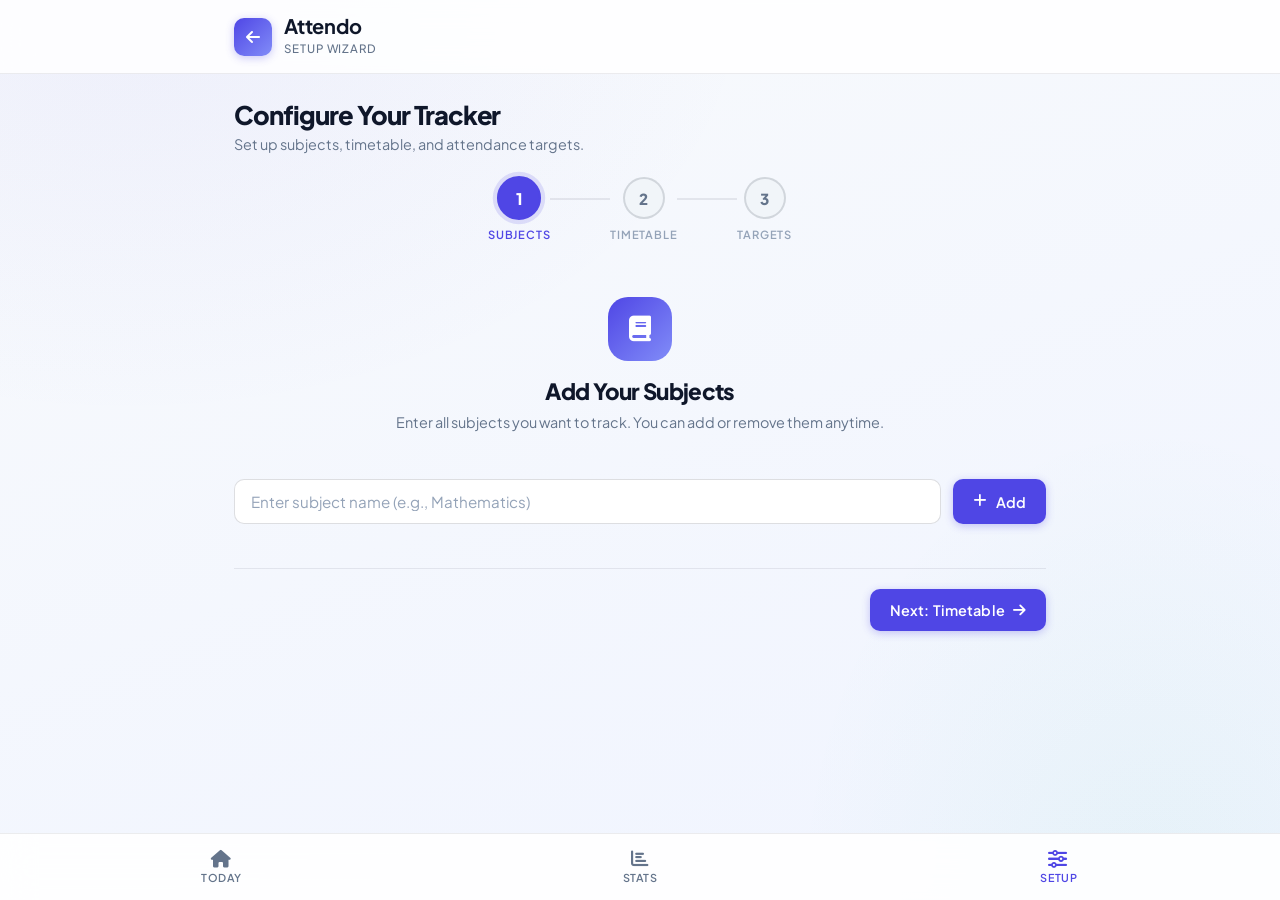
==== setup.html @ 58cc7924 "v2" ====
<!DOCTYPE html>
<html lang="en">
<head>
  <meta charset="UTF-8">
  <meta name="viewport" content="width=device-width, initial-scale=1.0, viewport-fit=cover">
  <title>Attendo • Setup</title>
  <link rel="stylesheet" href="https://cdnjs.cloudflare.com/ajax/libs/font-awesome/6.4.0/css/all.min.css">
  <link rel="stylesheet" href="css/theme.css">
  <style>
    /* ─── SETUP SPECIFIC ─── */

    /* Stepper */
    .stepper {
      display: flex;
      align-items: center;
      justify-content: center;
      gap: 0;
      margin-bottom: var(--space-8);
    }
    .step-node {
      display: flex;
      flex-direction: column;
      align-items: center;
      gap: var(--space-2);
    }
    .step-circle {
      width: 42px; height: 42px;
      border-radius: 50%;
      background: var(--surface-2);
      border: 2px solid var(--border-md);
      display: flex;
      align-items: center;
      justify-content: center;
      font-family: var(--font-display);
      font-weight: 800;
      font-size: 0.95rem;
      color: var(--slate);
      transition: all var(--t-base) var(--ease);
    }
    .step-node.active .step-circle {
      background: var(--brand);
      border-color: var(--brand);
      color: white;
      box-shadow: 0 0 0 4px rgba(79,70,229,0.15);
      transform: scale(1.05);
    }
    .step-node.done .step-circle {
      background: var(--emerald);
      border-color: var(--emerald);
      color: white;
    }
    .step-lbl {
      font-size: 0.7rem;
      font-weight: 600;
      color: var(--mist);
      text-transform: uppercase;
      letter-spacing: 0.07em;
    }
    .step-node.active .step-lbl { color: var(--brand); }
    .step-node.done .step-lbl  { color: var(--emerald-d); }
    .step-line {
      width: 60px; height: 2px;
      background: var(--border);
      margin-bottom: 20px;
    }
    .step-line.done { background: var(--emerald); }

    /* Step card */
    .step-block {
      display: none;
      animation: fade-up 0.35s var(--ease) both;
    }
    .step-block.active { display: block; }

    .step-intro {
      text-align: center;
      padding: var(--space-6) var(--space-4);
      margin-bottom: var(--space-6);
    }
    .step-intro-icon {
      width: 64px; height: 64px;
      border-radius: var(--r-xl);
      display: flex;
      align-items: center;
      justify-content: center;
      margin: 0 auto var(--space-4);
      font-size: 1.6rem;
      color: white;
    }
    .icon-brand   { background: linear-gradient(135deg, var(--brand), var(--brand-l)); }
    .icon-emerald { background: linear-gradient(135deg, var(--emerald-d), var(--emerald-l)); }
    .icon-amber   { background: linear-gradient(135deg, var(--amber-d), var(--amber)); }
    .step-intro h2 {
      font-family: var(--font-display);
      font-size: 1.4rem;
      font-weight: 800;
      color: var(--ink);
      letter-spacing: -0.03em;
      margin-bottom: var(--space-2);
    }
    .step-intro p { color: var(--slate); font-size: 0.9rem; }

    /* Subject input */
    .subject-input-row {
      display: flex;
      gap: var(--space-3);
      margin-bottom: var(--space-5);
    }
    .subject-input {
      flex: 1;
      padding: var(--space-3) var(--space-4);
      border: 1px solid var(--border-md);
      border-radius: var(--r-md);
      font-family: var(--font-body);
      font-size: 0.95rem;
      background: var(--surface);
      color: var(--ink);
      transition: all var(--t-fast);
    }
    .subject-input:focus {
      outline: none;
      border-color: var(--brand);
      box-shadow: 0 0 0 3px rgba(79,70,229,0.1);
    }
    .subject-input::placeholder { color: var(--mist); }

    /* Subjects grid */
    .subjects-grid {
      display: grid;
      grid-template-columns: repeat(auto-fill, minmax(240px, 1fr));
      gap: var(--space-3);
      margin-bottom: var(--space-4);
    }

    .subj-item {
      background: var(--surface);
      border: 1px solid var(--border);
      border-radius: var(--r-lg);
      padding: var(--space-4);
      display: flex;
      align-items: center;
      gap: var(--space-3);
      box-shadow: var(--shadow-xs);
      transition: all var(--t-base) var(--ease);
    }
    .subj-item:hover { box-shadow: var(--shadow-sm); transform: translateY(-1px); }

    .subj-color {
      width: 36px; height: 36px;
      border-radius: var(--r-md);
      flex-shrink: 0;
    }
    .subj-item-info { flex: 1; min-width: 0; }
    .subj-item-name { font-weight: 600; color: var(--ink); font-size: 0.95rem; white-space: nowrap; overflow: hidden; text-overflow: ellipsis; }
    .subj-item-meta { font-size: 0.78rem; color: var(--slate); margin-top: 2px; }

    .subj-item-actions { display: flex; gap: var(--space-2); flex-shrink: 0; }
    .subj-action-btn {
      width: 30px; height: 30px;
      border-radius: var(--r-sm);
      border: none;
      background: var(--surface-2);
      color: var(--slate);
      font-size: 0.75rem;
      display: flex;
      align-items: center;
      justify-content: center;
      cursor: pointer;
      transition: all var(--t-fast);
    }
    .subj-action-btn:hover { background: var(--rose); color: white; }
    .subj-action-btn.edit:hover { background: var(--brand); color: white; }

    .empty-subjects {
      grid-column: 1/-1;
      text-align: center;
      padding: var(--space-10);
      color: var(--mist);
      font-size: 0.9rem;
    }
    .empty-subjects i { font-size: 2rem; display: block; margin-bottom: var(--space-3); color: var(--cloud); }

    /* Timetable */
    .timetable-grid {
      display: grid;
      grid-template-columns: repeat(7, 1fr);
      gap: var(--space-2);
      margin-bottom: var(--space-6);
    }
    .day-col {
      background: var(--surface);
      border: 1.5px dashed var(--border-md);
      border-radius: var(--r-lg);
      padding: var(--space-3) var(--space-2);
      min-height: 110px;
      transition: all var(--t-fast);
    }
    .day-col.drag-over {
      border-color: var(--brand);
      border-style: solid;
      background: rgba(79,70,229,0.04);
    }
    .day-col-head {
      text-align: center;
      font-size: 0.68rem;
      font-weight: 700;
      text-transform: uppercase;
      letter-spacing: 0.07em;
      color: var(--slate);
      padding-bottom: var(--space-2);
      margin-bottom: var(--space-2);
      border-bottom: 1px solid var(--border);
    }
    .day-col-subjects {
      display: flex;
      flex-direction: column;
      gap: var(--space-1);
      min-height: 60px;
    }
    .day-subject-chip {
      border-radius: var(--r-sm);
      padding: 4px 3px;
      font-size: 0.6rem;
      font-weight: 600;
      text-align: center;
      color: white;
      cursor: move;
      position: relative;
      line-height: 1.3;
      word-break: break-word;
      transition: all var(--t-fast);
    }
    .day-subject-chip:hover { filter: brightness(1.1); }
    .chip-remove {
      position: absolute;
      top: -5px; right: -5px;
      width: 16px; height: 16px;
      border-radius: 50%;
      background: var(--rose);
      color: white;
      border: none;
      font-size: 8px;
      display: flex;
      align-items: center;
      justify-content: center;
      cursor: pointer;
      opacity: 0;
      transition: opacity var(--t-fast);
    }
    .day-subject-chip:hover .chip-remove { opacity: 1; }

    /* On mobile, always show remove button */
    @media (hover: none) {
      .chip-remove { opacity: 1; }
    }

    .empty-col-hint {
      font-size: 0.6rem;
      color: var(--cloud);
      text-align: center;
      padding-top: var(--space-2);
    }

    /* Drag items */
    .drag-pool-label {
      font-size: 0.78rem;
      font-weight: 700;
      color: var(--slate);
      text-transform: uppercase;
      letter-spacing: 0.07em;
      margin-bottom: var(--space-3);
    }
    .drag-pool {
      display: flex;
      flex-wrap: wrap;
      gap: var(--space-2);
    }
    .drag-pill {
      display: flex;
      align-items: center;
      gap: var(--space-2);
      padding: var(--space-2) var(--space-3);
      background: var(--surface);
      border: 1px solid var(--border-md);
      border-radius: var(--r-full);
      font-size: 0.85rem;
      font-weight: 600;
      color: var(--ink-light);
      cursor: grab;
      user-select: none;
      transition: all var(--t-fast);
      box-shadow: var(--shadow-xs);
    }
    .drag-pill:hover { border-color: var(--brand); color: var(--brand); }
    .drag-pill.dragging { opacity: 0.4; }
    .drag-pill-dot {
      width: 10px; height: 10px;
      border-radius: 50%;
      flex-shrink: 0;
    }

    /* Targets */
    .target-row {
      background: var(--surface);
      border: 1px solid var(--border);
      border-radius: var(--r-lg);
      padding: var(--space-5);
      margin-bottom: var(--space-3);
      box-shadow: var(--shadow-xs);
    }
    .target-row-head {
      display: flex;
      justify-content: space-between;
      align-items: center;
      margin-bottom: var(--space-4);
    }
    .target-subj-name {
      font-weight: 700;
      color: var(--ink);
      font-size: 0.95rem;
    }
    .target-val-display {
      font-family: var(--font-display);
      font-size: 1.3rem;
      font-weight: 800;
      color: var(--brand);
    }
    .target-slider {
      width: 100%;
      -webkit-appearance: none;
      appearance: none;
      height: 6px;
      background: var(--surface-3);
      border-radius: var(--r-full);
      outline: none;
      cursor: pointer;
    }
    .target-slider::-webkit-slider-thumb {
      -webkit-appearance: none;
      width: 22px; height: 22px;
      border-radius: 50%;
      background: var(--brand);
      cursor: pointer;
      border: 3px solid white;
      box-shadow: 0 2px 8px rgba(79,70,229,0.35);
    }
    .target-slider::-moz-range-thumb {
      width: 22px; height: 22px;
      border-radius: 50%;
      background: var(--brand);
      cursor: pointer;
      border: 3px solid white;
      box-shadow: 0 2px 8px rgba(79,70,229,0.35);
    }
    .target-hint {
      font-size: 0.75rem;
      color: var(--mist);
      margin-top: var(--space-2);
    }

    /* Step footer */
    .step-footer {
      display: flex;
      justify-content: space-between;
      align-items: center;
      padding-top: var(--space-5);
      border-top: 1px solid var(--border);
      margin-top: var(--space-6);
    }

    /* Completion card */
    .completion-card {
      text-align: center;
      padding: var(--space-10) var(--space-6);
      background: var(--surface);
      border: 1px solid var(--border);
      border-radius: var(--r-xl);
      box-shadow: var(--shadow-sm);
    }
    .completion-icon {
      width: 80px; height: 80px;
      border-radius: var(--r-xl);
      background: linear-gradient(135deg, var(--emerald-d), var(--emerald-l));
      display: flex;
      align-items: center;
      justify-content: center;
      margin: 0 auto var(--space-5);
      font-size: 2rem;
      color: white;
      box-shadow: 0 8px 24px rgba(16,185,129,0.35);
    }
    .completion-card h2 {
      font-family: var(--font-display);
      font-size: 1.8rem;
      font-weight: 800;
      letter-spacing: -0.04em;
      color: var(--ink);
      margin-bottom: var(--space-2);
    }
    .completion-card p { color: var(--slate); margin-bottom: var(--space-6); }

    /* Page title */
    .page-title-area {
      margin-bottom: var(--space-6);
    }
    .page-title-area h1 {
      font-family: var(--font-display);
      font-size: 1.6rem;
      font-weight: 800;
      letter-spacing: -0.04em;
      color: var(--ink);
      margin-bottom: 4px;
    }
    .page-title-area p { color: var(--slate); font-size: 0.9rem; }

    @media (max-width: 600px) {
      .subject-input-row { flex-direction: column; }
      .subjects-grid { grid-template-columns: 1fr; }
      .stepper { gap: 0; }
      .step-line { width: 36px; }
      .step-circle { width: 36px; height: 36px; font-size: 0.85rem; }
      .timetable-grid { gap: var(--space-1); }
      .day-col { padding: var(--space-2) var(--space-1); min-height: 80px; }
      .day-col-head { font-size: 0.55rem; }
      .day-subject-chip { font-size: 0.52rem; }
      .drag-pool { flex-wrap: nowrap; overflow-x: auto; padding-bottom: var(--space-2); }
      .drag-pill { flex-shrink: 0; }
      .step-footer { flex-direction: column; gap: var(--space-3); }
      .step-footer .btn { width: 100%; justify-content: center; }
    }
  </style>
</head>
<body>

  <!-- Header -->
  <header class="app-header">
    <div class="header-inner">
      <div class="header-brand">
        <a href="index.html" class="brand-logo" style="text-decoration:none">
          <i class="fas fa-arrow-left"></i>
        </a>
        <div class="brand-text">
          <h1>Attendo</h1>
          <span>Setup Wizard</span>
        </div>
      </div>
    </div>
  </header>

  <!-- Main -->
  <main class="page-wrap">

    <div class="page-title-area animate-up">
      <h1>Configure Your Tracker</h1>
      <p>Set up subjects, timetable, and attendance targets.</p>
    </div>

    <!-- Stepper -->
    <div class="stepper animate-up animate-up-d1">
      <div class="step-node active" id="stepNode1">
        <div class="step-circle">1</div>
        <span class="step-lbl">Subjects</span>
      </div>
      <div class="step-line" id="stepLine1"></div>
      <div class="step-node" id="stepNode2">
        <div class="step-circle">2</div>
        <span class="step-lbl">Timetable</span>
      </div>
      <div class="step-line" id="stepLine2"></div>
      <div class="step-node" id="stepNode3">
        <div class="step-circle">3</div>
        <span class="step-lbl">Targets</span>
      </div>
    </div>

    <!-- Step 1: Subjects -->
    <div class="step-block active" id="step1">
      <div class="step-intro">
        <div class="step-intro-icon icon-brand"><i class="fas fa-book"></i></div>
        <h2>Add Your Subjects</h2>
        <p>Enter all subjects you want to track. You can add or remove them anytime.</p>
      </div>

      <div class="subject-input-row">
        <input type="text" class="subject-input" id="subjectName" placeholder="Enter subject name (e.g., Mathematics)" autocomplete="off">
        <button class="btn btn-primary" id="addSubjectBtn"><i class="fas fa-plus"></i> Add</button>
      </div>

      <div class="subjects-grid" id="subjectsGrid"></div>

      <div class="step-footer">
        <div></div>
        <button class="btn btn-primary" data-next="2">
          Next: Timetable <i class="fas fa-arrow-right"></i>
        </button>
      </div>
    </div>

    <!-- Step 2: Timetable -->
    <div class="step-block" id="step2">
      <div class="step-intro">
        <div class="step-intro-icon icon-emerald"><i class="fas fa-calendar-week"></i></div>
        <h2>Build Your Timetable</h2>
        <p>Tap/click a subject below, then tap the day to add it. Or drag and drop on desktop.</p>
      </div>

      <div class="timetable-grid" id="timetableGrid"></div>

      <div class="drag-pool-label"><i class="fas fa-hand-pointer"></i> Tap subject, then tap a day to assign</div>
      <div class="drag-pool" id="dragPool"></div>

      <div class="step-footer">
        <button class="btn btn-ghost" data-prev="1"><i class="fas fa-arrow-left"></i> Back</button>
        <button class="btn btn-primary" data-next="3">Next: Targets <i class="fas fa-arrow-right"></i></button>
      </div>
    </div>

    <!-- Step 3: Targets -->
    <div class="step-block" id="step3">
      <div class="step-intro">
        <div class="step-intro-icon icon-amber"><i class="fas fa-bullseye"></i></div>
        <h2>Set Attendance Targets</h2>
        <p>Set the minimum attendance % required for each subject.</p>
      </div>

      <div id="targetsList"></div>

      <div id="completionCard" class="completion-card hidden">
        <div class="completion-icon"><i class="fas fa-check"></i></div>
        <h2>You're all set! 🎉</h2>
        <p>Your attendance tracker is configured and ready to use.</p>
        <a href="index.html" class="btn btn-emerald btn-lg">
          <i class="fas fa-rocket"></i> Go to Dashboard
        </a>
      </div>

      <div class="step-footer" id="step3Footer">
        <button class="btn btn-ghost" data-prev="2"><i class="fas fa-arrow-left"></i> Back</button>
        <button class="btn btn-emerald" id="saveSetupBtn">
          <i class="fas fa-check"></i> Save & Finish
        </button>
      </div>
    </div>

  </main>

  <!-- Bottom Nav -->
  <nav class="bottom-nav">
    <a href="index.html" class="nav-item">
      <i class="fas fa-home"></i><span>Today</span>
    </a>
    <a href="stats.html" class="nav-item">
      <i class="fas fa-chart-bar"></i><span>Stats</span>
    </a>
    <a href="setup.html" class="nav-item active">
      <i class="fas fa-sliders"></i><span>Setup</span>
    </a>
  </nav>

  <div class="toast-container" id="toastContainer"></div>

  <script src="js/utils.js"></script>
  <script src="js/storage.js"></script>
  <script src="js/setup.js"></script>
</body>
</html>
---- css/theme.css ----
/* ============================================================
   ATTENDO — Design System
   Aesthetic: Dark academic navy + warm cream + emerald accents
   Font: Syne (display) + DM Sans (body)
   ============================================================ */

@import url('https://fonts.googleapis.com/css2?family=Plus+Jakarta+Sans:wght@400;500;600;700;800&display=swap');

:root {
  /* Core palette */
  --ink:        #0f172a;
  --ink-mid:    #1e293b;
  --ink-light:  #334155;
  --slate:      #64748b;
  --mist:       #94a3b8;
  --cloud:      #e2e8f0;
  --snow:       #f8fafc;
  --white:      #ffffff;

  /* Accent */
  --emerald:    #10b981;
  --emerald-d:  #059669;
  --emerald-l:  #34d399;
  --amber:      #f59e0b;
  --amber-d:    #d97706;
  --rose:       #f43f5e;
  --rose-d:     #e11d48;
  --sky:        #0ea5e9;

  /* Brand */
  --brand:      #4f46e5;
  --brand-d:    #3730a3;
  --brand-l:    #818cf8;
  --brand-glow: rgba(79,70,229,0.18);

  /* Surface */
  --surface:    #ffffff;
  --surface-2:  #f1f5f9;
  --surface-3:  #e8edf4;
  --border:     rgba(15,23,42,0.08);
  --border-md:  rgba(15,23,42,0.14);

  /* Shadows */
  --shadow-xs:  0 1px 2px rgba(15,23,42,0.06);
  --shadow-sm:  0 2px 8px rgba(15,23,42,0.08), 0 1px 2px rgba(15,23,42,0.04);
  --shadow-md:  0 4px 16px rgba(15,23,42,0.10), 0 2px 4px rgba(15,23,42,0.06);
  --shadow-lg:  0 12px 32px rgba(15,23,42,0.12), 0 4px 8px rgba(15,23,42,0.08);
  --shadow-xl:  0 24px 48px rgba(15,23,42,0.16), 0 8px 16px rgba(15,23,42,0.10);

  /* Glass */
  --glass:       rgba(255,255,255,0.72);
  --glass-dark:  rgba(15,23,42,0.6);
  --glass-blur:  blur(16px);

  /* Typography */
  --font-display: 'Plus Jakarta Sans', sans-serif;
  --font-body:    'Plus Jakarta Sans', sans-serif;

  /* Spacing */
  --space-1: 0.25rem;
  --space-2: 0.5rem;
  --space-3: 0.75rem;
  --space-4: 1rem;
  --space-5: 1.25rem;
  --space-6: 1.5rem;
  --space-8: 2rem;
  --space-10: 2.5rem;
  --space-12: 3rem;
  --space-16: 4rem;

  /* Radii */
  --r-sm:  6px;
  --r-md:  10px;
  --r-lg:  14px;
  --r-xl:  20px;
  --r-2xl: 28px;
  --r-full: 9999px;

  /* Transitions */
  --ease: cubic-bezier(0.16, 1, 0.3, 1);
  --ease-out: cubic-bezier(0, 0, 0.2, 1);
  --t-fast: 150ms;
  --t-base: 250ms;
  --t-slow: 400ms;

  /* Nav height */
  --nav-h: 68px;
}

/* ---- RESET ---- */
*, *::before, *::after { box-sizing: border-box; margin: 0; padding: 0; }
html { font-size: 16px; -webkit-text-size-adjust: 100%; }
body {
  font-family: var(--font-body);
  background: var(--snow);
  color: var(--ink);
  min-height: 100vh;
  overflow-x: hidden;
  -webkit-font-smoothing: antialiased;
}
a { text-decoration: none; color: inherit; }
button { font-family: inherit; cursor: pointer; }
input, select, textarea { font-family: inherit; }
img { max-width: 100%; }

/* ---- SCROLLBAR ---- */
::-webkit-scrollbar { width: 6px; height: 6px; }
::-webkit-scrollbar-track { background: transparent; }
::-webkit-scrollbar-thumb { background: var(--cloud); border-radius: var(--r-full); }
::-webkit-scrollbar-thumb:hover { background: var(--mist); }

/* ---- UTILITY ---- */
.hidden { display: none !important; }

/* ---- BACKGROUND CANVAS ---- */
body::before {
  content: '';
  position: fixed;
  inset: 0;
  z-index: -2;
  background:
    radial-gradient(ellipse 900px 600px at 10% 0%, rgba(79,70,229,0.06) 0%, transparent 70%),
    radial-gradient(ellipse 600px 800px at 90% 100%, rgba(16,185,129,0.05) 0%, transparent 60%),
    linear-gradient(160deg, #f8fafc 0%, #f0f4ff 100%);
}

/* ---- CARD ---- */
.card {
  background: var(--surface);
  border: 1px solid var(--border);
  border-radius: var(--r-xl);
  box-shadow: var(--shadow-sm);
  position: relative;
  overflow: hidden;
}

.card-elevated {
  box-shadow: var(--shadow-md);
}

/* Top accent bar */
.card-accent::after {
  content: '';
  position: absolute;
  top: 0; left: 0; right: 0;
  height: 3px;
  background: linear-gradient(90deg, var(--brand), var(--emerald));
  border-radius: var(--r-xl) var(--r-xl) 0 0;
}

/* ---- BUTTONS ---- */
.btn {
  display: inline-flex;
  align-items: center;
  justify-content: center;
  gap: var(--space-2);
  padding: var(--space-3) var(--space-5);
  border-radius: var(--r-md);
  font-family: var(--font-body);
  font-size: 0.9rem;
  font-weight: 600;
  border: none;
  transition: all var(--t-base) var(--ease);
  white-space: nowrap;
  letter-spacing: 0.01em;
}

.btn-primary {
  background: var(--brand);
  color: white;
  box-shadow: 0 2px 8px rgba(79,70,229,0.3);
}
.btn-primary:hover { background: var(--brand-d); transform: translateY(-1px); box-shadow: 0 4px 14px rgba(79,70,229,0.35); }

.btn-emerald {
  background: var(--emerald);
  color: white;
  box-shadow: 0 2px 8px rgba(16,185,129,0.3);
}
.btn-emerald:hover { background: var(--emerald-d); transform: translateY(-1px); }

.btn-ghost {
  background: transparent;
  color: var(--ink-light);
  border: 1px solid var(--border-md);
}
.btn-ghost:hover { background: var(--surface-2); color: var(--ink); }

.btn-danger {
  background: rgba(244,63,94,0.1);
  color: var(--rose);
  border: 1px solid rgba(244,63,94,0.2);
}
.btn-danger:hover { background: var(--rose); color: white; }

.btn-sm {
  padding: var(--space-2) var(--space-3);
  font-size: 0.8rem;
  border-radius: var(--r-sm);
}

.btn-icon {
  width: 40px; height: 40px;
  padding: 0;
  border-radius: var(--r-md);
  background: var(--surface);
  border: 1px solid var(--border);
  color: var(--ink-light);
  box-shadow: var(--shadow-xs);
}
.btn-icon:hover { background: var(--surface-2); color: var(--ink); border-color: var(--border-md); }

/* ---- HEADER ---- */
.app-header {
  position: sticky;
  top: 0;
  z-index: 200;
  background: rgba(255,255,255,0.85);
  backdrop-filter: var(--glass-blur);
  -webkit-backdrop-filter: var(--glass-blur);
  border-bottom: 1px solid var(--border);
}

.header-inner {
  max-width: 860px;
  margin: 0 auto;
  padding: var(--space-4) var(--space-6);
  display: flex;
  align-items: center;
  justify-content: space-between;
  gap: var(--space-4);
}

.header-brand {
  display: flex;
  align-items: center;
  gap: var(--space-3);
}

.brand-logo {
  width: 38px; height: 38px;
  background: linear-gradient(135deg, var(--brand), var(--brand-l));
  border-radius: var(--r-md);
  display: flex;
  align-items: center;
  justify-content: center;
  color: white;
  font-size: 1rem;
  box-shadow: 0 2px 8px rgba(79,70,229,0.3);
  flex-shrink: 0;
}

.brand-text h1 {
  font-family: var(--font-display);
  font-size: 1.25rem;
  font-weight: 700;
  letter-spacing: -0.01em;
  color: var(--ink);
  line-height: 1;
}

.brand-text span {
  font-size: 0.72rem;
  font-weight: 500;
  color: var(--slate);
  letter-spacing: 0.08em;
  text-transform: uppercase;
}

.header-meta {
  display: flex;
  align-items: center;
  gap: var(--space-3);
}

.date-chip {
  background: var(--surface-2);
  border: 1px solid var(--border);
  border-radius: var(--r-full);
  padding: var(--space-2) var(--space-4);
  font-size: 0.82rem;
  font-weight: 500;
  color: var(--ink-light);
  white-space: nowrap;
}

/* ---- BOTTOM NAV ---- */
.bottom-nav {
  position: fixed;
  bottom: 0; left: 0; right: 0;
  z-index: 200;
  background: rgba(255,255,255,0.90);
  backdrop-filter: var(--glass-blur);
  -webkit-backdrop-filter: var(--glass-blur);
  border-top: 1px solid var(--border);
  padding: var(--space-2) var(--space-4) calc(var(--space-2) + env(safe-area-inset-bottom));
  display: flex;
  align-items: center;
  justify-content: space-around;
  gap: var(--space-2);
}

.nav-item {
  flex: 1;
  display: flex;
  flex-direction: column;
  align-items: center;
  gap: 3px;
  padding: var(--space-2) var(--space-1);
  border: none;
  background: transparent;
  color: var(--slate);
  border-radius: var(--r-md);
  transition: all var(--t-fast) var(--ease);
  font-size: 0.68rem;
  font-weight: 600;
  letter-spacing: 0.04em;
  text-transform: uppercase;
  text-decoration: none;
  cursor: pointer;
}

.nav-item i { font-size: 1.1rem; transition: transform var(--t-fast) var(--ease); }
.nav-item:hover { color: var(--ink); }

.nav-item.active {
  color: var(--brand);
}
.nav-item.active i { transform: scale(1.1); }

.nav-item.nav-undo {
  color: var(--rose);
  opacity: 0.5;
}
.nav-item.nav-undo:not(:disabled) { opacity: 1; }
.nav-item:disabled { opacity: 0.35; cursor: not-allowed; }

/* ---- PAGE WRAPPER ---- */
.page-wrap {
  max-width: 860px;
  margin: 0 auto;
  padding: var(--space-6) var(--space-6) calc(var(--nav-h) + var(--space-6));
}

/* ---- BADGE ---- */
.badge {
  display: inline-flex;
  align-items: center;
  gap: var(--space-1);
  padding: 2px 10px;
  border-radius: var(--r-full);
  font-size: 0.72rem;
  font-weight: 700;
  letter-spacing: 0.04em;
  text-transform: uppercase;
}
.badge-brand { background: rgba(79,70,229,0.1); color: var(--brand); }
.badge-emerald { background: rgba(16,185,129,0.12); color: var(--emerald-d); }
.badge-amber { background: rgba(245,158,11,0.12); color: var(--amber-d); }
.badge-rose { background: rgba(244,63,94,0.1); color: var(--rose); }

/* ---- PROGRESS BAR ---- */
.progress-track {
  height: 7px;
  background: var(--surface-3);
  border-radius: var(--r-full);
  overflow: hidden;
}
.progress-fill {
  height: 100%;
  border-radius: var(--r-full);
  transition: width 0.5s var(--ease);
}
.fill-emerald { background: linear-gradient(90deg, var(--emerald-d), var(--emerald-l)); }
.fill-amber   { background: linear-gradient(90deg, var(--amber-d), var(--amber)); }
.fill-rose    { background: linear-gradient(90deg, var(--rose-d), var(--rose)); }
.fill-brand   { background: linear-gradient(90deg, var(--brand-d), var(--brand-l)); }

/* ---- TOAST ---- */
.toast-container {
  position: fixed;
  bottom: calc(var(--nav-h) + var(--space-4));
  left: 50%;
  transform: translateX(-50%);
  z-index: 500;
  display: flex;
  flex-direction: column;
  gap: var(--space-2);
  width: min(400px, calc(100vw - 32px));
  pointer-events: none;
}

.toast {
  background: var(--ink);
  color: white;
  border-radius: var(--r-lg);
  padding: var(--space-3) var(--space-4);
  display: flex;
  align-items: center;
  gap: var(--space-3);
  box-shadow: var(--shadow-lg);
  pointer-events: all;
  animation: toast-in 0.3s var(--ease);
  font-size: 0.88rem;
  font-weight: 500;
}

.toast .toast-icon {
  width: 32px; height: 32px;
  border-radius: var(--r-sm);
  display: flex;
  align-items: center;
  justify-content: center;
  flex-shrink: 0;
  font-size: 0.9rem;
}

.toast.success .toast-icon { background: rgba(16,185,129,0.2); color: var(--emerald-l); }
.toast.error   .toast-icon { background: rgba(244,63,94,0.2);  color: #fb7185; }
.toast.warning .toast-icon { background: rgba(245,158,11,0.2); color: #fcd34d; }
.toast.info    .toast-icon { background: rgba(79,70,229,0.2);  color: var(--brand-l); }

.toast-body { flex: 1; }
.toast-body p { margin: 0; line-height: 1.4; }

@keyframes toast-in {
  from { opacity: 0; transform: translateY(12px) scale(0.96); }
  to   { opacity: 1; transform: translateY(0) scale(1); }
}

/* ---- SIDE MENU ---- */
.side-menu {
  position: fixed;
  top: 0; left: -320px;
  width: 300px;
  height: 100%;
  background: var(--ink);
  color: white;
  z-index: 400;
  transition: left var(--t-slow) var(--ease);
  display: flex;
  flex-direction: column;
  overflow: hidden;
}
.side-menu.open { left: 0; }

.menu-top {
  padding: var(--space-8) var(--space-6) var(--space-6);
  background: linear-gradient(160deg, #1e293b, #0f172a);
  border-bottom: 1px solid rgba(255,255,255,0.08);
  flex-shrink: 0;
}

.menu-logo {
  display: flex;
  align-items: center;
  gap: var(--space-3);
  margin-bottom: var(--space-6);
}
.menu-logo-icon {
  width: 44px; height: 44px;
  background: linear-gradient(135deg, var(--brand), var(--brand-l));
  border-radius: var(--r-lg);
  display: flex;
  align-items: center;
  justify-content: center;
  font-size: 1.2rem;
}
.menu-logo h2 {
  font-family: var(--font-display);
  font-size: 1.5rem;
  font-weight: 800;
  letter-spacing: -0.02em;
}

.menu-close {
  position: absolute;
  top: var(--space-5);
  right: var(--space-5);
  width: 34px; height: 34px;
  background: rgba(255,255,255,0.08);
  border: none;
  border-radius: var(--r-md);
  color: rgba(255,255,255,0.6);
  font-size: 0.9rem;
  display: flex;
  align-items: center;
  justify-content: center;
  transition: all var(--t-fast);
}
.menu-close:hover { background: rgba(255,255,255,0.14); color: white; }

.menu-storage {
  background: rgba(255,255,255,0.06);
  border-radius: var(--r-md);
  padding: var(--space-3) var(--space-4);
}
.menu-storage-label {
  font-size: 0.72rem;
  color: rgba(255,255,255,0.4);
  text-transform: uppercase;
  letter-spacing: 0.08em;
  margin-bottom: var(--space-2);
}
.menu-storage-bar {
  height: 5px;
  background: rgba(255,255,255,0.08);
  border-radius: var(--r-full);
  overflow: hidden;
  margin-bottom: var(--space-1);
}
.menu-storage-fill {
  height: 100%;
  background: linear-gradient(90deg, var(--brand), var(--emerald));
  border-radius: var(--r-full);
  transition: width 0.5s var(--ease);
}
.menu-storage-text {
  font-size: 0.75rem;
  color: rgba(255,255,255,0.5);
}

.menu-nav { flex: 1; padding: var(--space-4) 0; overflow-y: auto; }

.menu-link {
  display: flex;
  align-items: center;
  gap: var(--space-4);
  padding: var(--space-4) var(--space-6);
  color: rgba(255,255,255,0.65);
  font-size: 0.95rem;
  font-weight: 500;
  transition: all var(--t-fast);
  border: none;
  background: transparent;
  width: 100%;
  cursor: pointer;
  text-decoration: none;
}
.menu-link:hover { background: rgba(255,255,255,0.06); color: white; }
.menu-link.active {
  background: rgba(79,70,229,0.15);
  color: var(--brand-l);
  border-right: 3px solid var(--brand-l);
}
.menu-link i { width: 20px; text-align: center; font-size: 1rem; flex-shrink: 0; }

.menu-divider {
  height: 1px;
  background: rgba(255,255,255,0.07);
  margin: var(--space-2) var(--space-6);
}

.menu-link.danger { color: rgba(244,63,94,0.7); }
.menu-link.danger:hover { color: var(--rose); background: rgba(244,63,94,0.1); }

.menu-overlay {
  position: fixed;
  inset: 0;
  background: rgba(15,23,42,0.5);
  backdrop-filter: blur(3px);
  z-index: 399;
  opacity: 0;
  pointer-events: none;
  transition: opacity var(--t-slow) var(--ease);
}
.menu-overlay.show { opacity: 1; pointer-events: all; }

/* ---- SECTION HEADER ---- */
.section-head {
  display: flex;
  align-items: center;
  justify-content: space-between;
  margin-bottom: var(--space-4);
}
.section-head h2 {
  font-family: var(--font-display);
  font-size: 1rem;
  font-weight: 700;
  color: var(--ink);
  letter-spacing: -0.005em;
}

/* ---- ANIMATIONS ---- */
@keyframes fade-up {
  from { opacity: 0; transform: translateY(16px); }
  to   { opacity: 1; transform: translateY(0); }
}
@keyframes fade-in {
  from { opacity: 0; }
  to   { opacity: 1; }
}
@keyframes shake {
  0%, 100% { transform: translateX(0); }
  20%, 60%  { transform: translateX(-6px); }
  40%, 80%  { transform: translateX(6px); }
}
@keyframes ripple {
  to { transform: scale(4); opacity: 0; }
}
@keyframes spin {
  to { transform: rotate(360deg); }
}

.animate-up { animation: fade-up 0.4s var(--ease) both; }
.animate-up-d1 { animation-delay: 0.06s; }
.animate-up-d2 { animation-delay: 0.12s; }
.animate-up-d3 { animation-delay: 0.18s; }

/* ---- RESPONSIVE ---- */
@media (max-width: 640px) {
  .page-wrap { padding: var(--space-4) var(--space-4) calc(var(--nav-h) + var(--space-4)); }
  .header-inner { padding: var(--space-3) var(--space-4); }
  .brand-text h1 { font-size: 1.15rem; }
  .date-chip { display: none; }
}

@media (max-width: 400px) {
  .brand-text span { display: none; }
}
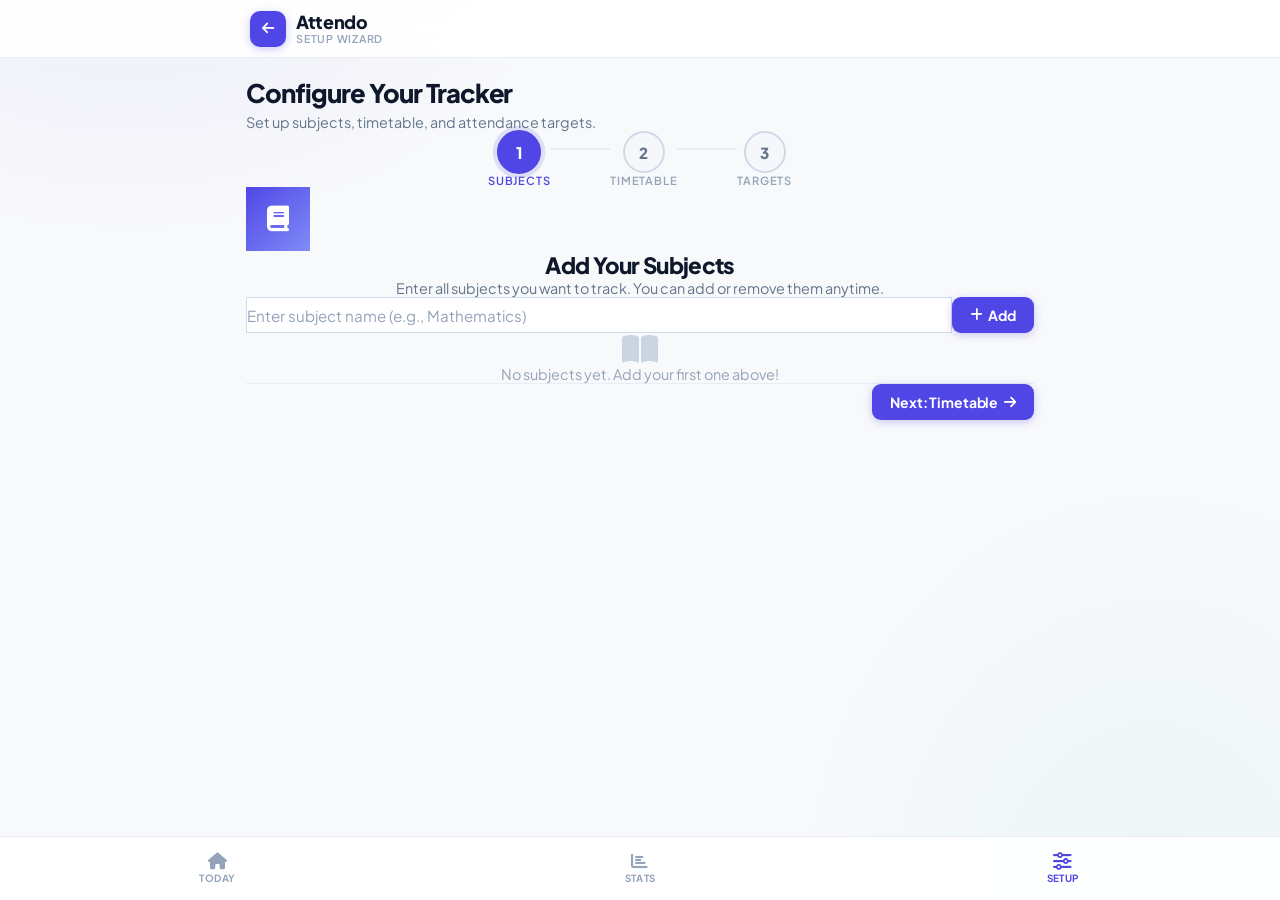
==== commit cdc9217a: "v1" ====
--- a/setup.html
+++ b/setup.html
@@ -4,6 +4,39 @@
   <meta charset="UTF-8">
   <meta name="viewport" content="width=device-width, initial-scale=1.0, viewport-fit=cover">
   <title>Attendo • Setup</title>
+  <!-- PWA Core -->
+  <link rel="manifest" href="manifest.json">
+  <meta name="theme-color" content="#4f46e5">
+  <meta name="mobile-web-app-capable" content="yes">
+  <meta name="application-name" content="Attendo">
+
+  <!-- iOS / Safari -->
+  <meta name="apple-mobile-web-app-capable" content="yes">
+  <meta name="apple-mobile-web-app-status-bar-style" content="default">
+  <meta name="apple-mobile-web-app-title" content="Attendo">
+  <link rel="apple-touch-icon" href="icons/icon-180.png">
+  <link rel="apple-touch-icon" sizes="120x120" href="icons/icon-128.png">
+  <link rel="apple-touch-icon" sizes="152x152" href="icons/icon-152.png">
+  <link rel="apple-touch-icon" sizes="167x167" href="icons/icon-167.png">
+  <link rel="apple-touch-icon" sizes="180x180" href="icons/icon-180.png">
+  <link rel="apple-touch-startup-image" media="(device-width:430px) and (device-height:932px) and (-webkit-device-pixel-ratio:3)" href="icons/splash-1290x2796.png">
+  <link rel="apple-touch-startup-image" media="(device-width:390px) and (device-height:844px) and (-webkit-device-pixel-ratio:3)" href="icons/splash-1170x2532.png">
+  <link rel="apple-touch-startup-image" media="(device-width:375px) and (device-height:667px) and (-webkit-device-pixel-ratio:2)" href="icons/splash-750x1334.png">
+  <link rel="apple-touch-startup-image" media="(device-width:1024px) and (device-height:1366px) and (-webkit-device-pixel-ratio:2)" href="icons/splash-2048x2732.png">
+
+  <!-- Favicons -->
+  <link rel="icon" type="image/png" sizes="32x32"   href="icons/icon-96.png">
+  <link rel="icon" type="image/png" sizes="96x96"   href="icons/icon-96.png">
+  <link rel="icon" type="image/png" sizes="192x192" href="icons/icon-192.png">
+
+  <!-- Windows -->
+  <meta name="msapplication-TileColor" content="#4f46e5">
+  <meta name="msapplication-TileImage" content="icons/icon-144.png">
+  <meta name="msapplication-config" content="browserconfig.xml">
+
+  <!-- SEO -->
+  <meta name="description" content="Track academic attendance with swipe gestures. Never miss your target percentage again.">
+
   <link rel="stylesheet" href="https://cdnjs.cloudflare.com/ajax/libs/font-awesome/6.4.0/css/all.min.css">
   <link rel="stylesheet" href="css/theme.css">
   <style>
@@ -31,7 +64,7 @@
       display: flex;
       align-items: center;
       justify-content: center;
-      font-family: var(--font-display);
+      font-family: var(--font);
       font-weight: 800;
       font-size: 0.95rem;
       color: var(--slate);
@@ -91,7 +124,7 @@
     .icon-emerald { background: linear-gradient(135deg, var(--emerald-d), var(--emerald-l)); }
     .icon-amber   { background: linear-gradient(135deg, var(--amber-d), var(--amber)); }
     .step-intro h2 {
-      font-family: var(--font-display);
+      font-family: var(--font);
       font-size: 1.4rem;
       font-weight: 800;
       color: var(--ink);
@@ -111,7 +144,7 @@
       padding: var(--space-3) var(--space-4);
       border: 1px solid var(--border-md);
       border-radius: var(--r-md);
-      font-family: var(--font-body);
+      font-family: var(--font);
       font-size: 0.95rem;
       background: var(--surface);
       color: var(--ink);
@@ -320,7 +353,7 @@
       font-size: 0.95rem;
     }
     .target-val-display {
-      font-family: var(--font-display);
+      font-family: var(--font);
       font-size: 1.3rem;
       font-weight: 800;
       color: var(--brand);
@@ -390,7 +423,7 @@
       box-shadow: 0 8px 24px rgba(16,185,129,0.35);
     }
     .completion-card h2 {
-      font-family: var(--font-display);
+      font-family: var(--font);
       font-size: 1.8rem;
       font-weight: 800;
       letter-spacing: -0.04em;
@@ -404,7 +437,7 @@
       margin-bottom: var(--space-6);
     }
     .page-title-area h1 {
-      font-family: var(--font-display);
+      font-family: var(--font);
       font-size: 1.6rem;
       font-weight: 800;
       letter-spacing: -0.04em;
@@ -562,5 +595,6 @@
   <script src="js/utils.js"></script>
   <script src="js/storage.js"></script>
   <script src="js/setup.js"></script>
+  <script src="js/pwa.js"></script>
 </body>
 </html>
--- a/css/theme.css
+++ b/css/theme.css
@@ -1,23 +1,14 @@
 /* ============================================================
-   ATTENDO — Design System
-   Aesthetic: Dark academic navy + warm cream + emerald accents
-   Font: Syne (display) + DM Sans (body)
+   ATTENDO — Design System v2.1
+   Font: Plus Jakarta Sans (clean, balanced, not stretched)
    ============================================================ */
 
 @import url('https://fonts.googleapis.com/css2?family=Plus+Jakarta+Sans:wght@400;500;600;700;800&display=swap');
 
 :root {
-  /* Core palette */
-  --ink:        #0f172a;
-  --ink-mid:    #1e293b;
-  --ink-light:  #334155;
-  --slate:      #64748b;
-  --mist:       #94a3b8;
-  --cloud:      #e2e8f0;
-  --snow:       #f8fafc;
-  --white:      #ffffff;
-
-  /* Accent */
+  --brand:      #4f46e5;
+  --brand-d:    #3730a3;
+  --brand-l:    #818cf8;
   --emerald:    #10b981;
   --emerald-d:  #059669;
   --emerald-l:  #34d399;
@@ -25,596 +16,447 @@
   --amber-d:    #d97706;
   --rose:       #f43f5e;
   --rose-d:     #e11d48;
-  --sky:        #0ea5e9;
-
-  /* Brand */
-  --brand:      #4f46e5;
-  --brand-d:    #3730a3;
-  --brand-l:    #818cf8;
-  --brand-glow: rgba(79,70,229,0.18);
-
-  /* Surface */
+  --ink:        #0f172a;
+  --ink-mid:    #1e293b;
+  --ink-light:  #334155;
+  --slate:      #64748b;
+  --mist:       #94a3b8;
+  --cloud:      #cbd5e1;
+  --border:     #e8edf4;
+  --border-md:  #d0d9e8;
   --surface:    #ffffff;
-  --surface-2:  #f1f5f9;
-  --surface-3:  #e8edf4;
-  --border:     rgba(15,23,42,0.08);
-  --border-md:  rgba(15,23,42,0.14);
-
-  /* Shadows */
-  --shadow-xs:  0 1px 2px rgba(15,23,42,0.06);
-  --shadow-sm:  0 2px 8px rgba(15,23,42,0.08), 0 1px 2px rgba(15,23,42,0.04);
-  --shadow-md:  0 4px 16px rgba(15,23,42,0.10), 0 2px 4px rgba(15,23,42,0.06);
-  --shadow-lg:  0 12px 32px rgba(15,23,42,0.12), 0 4px 8px rgba(15,23,42,0.08);
-  --shadow-xl:  0 24px 48px rgba(15,23,42,0.16), 0 8px 16px rgba(15,23,42,0.10);
-
-  /* Glass */
-  --glass:       rgba(255,255,255,0.72);
-  --glass-dark:  rgba(15,23,42,0.6);
-  --glass-blur:  blur(16px);
-
-  /* Typography */
-  --font-display: 'Plus Jakarta Sans', sans-serif;
-  --font-body:    'Plus Jakarta Sans', sans-serif;
-
-  /* Spacing */
-  --space-1: 0.25rem;
-  --space-2: 0.5rem;
-  --space-3: 0.75rem;
-  --space-4: 1rem;
-  --space-5: 1.25rem;
-  --space-6: 1.5rem;
-  --space-8: 2rem;
-  --space-10: 2.5rem;
-  --space-12: 3rem;
-  --space-16: 4rem;
-
-  /* Radii */
-  --r-sm:  6px;
-  --r-md:  10px;
-  --r-lg:  14px;
-  --r-xl:  20px;
-  --r-2xl: 28px;
-  --r-full: 9999px;
-
-  /* Transitions */
-  --ease: cubic-bezier(0.16, 1, 0.3, 1);
-  --ease-out: cubic-bezier(0, 0, 0.2, 1);
-  --t-fast: 150ms;
-  --t-base: 250ms;
-  --t-slow: 400ms;
-
-  /* Nav height */
-  --nav-h: 68px;
-}
-
-/* ---- RESET ---- */
+  --surface-2:  #f5f7fb;
+  --surface-3:  #ebeff7;
+  --snow:       #f8f9fb;
+  --shadow-xs:  0 1px 2px rgba(15,23,42,0.05);
+  --shadow-sm:  0 2px 8px rgba(15,23,42,0.07);
+  --shadow-md:  0 6px 20px rgba(15,23,42,0.09);
+  --shadow-lg:  0 16px 40px rgba(15,23,42,0.12);
+  --font:       'Plus Jakarta Sans', system-ui, sans-serif;
+  --nav-h:      64px;
+  --header-h:   58px;
+}
+
 *, *::before, *::after { box-sizing: border-box; margin: 0; padding: 0; }
 html { font-size: 16px; -webkit-text-size-adjust: 100%; }
 body {
-  font-family: var(--font-body);
+  font-family: var(--font);
   background: var(--snow);
   color: var(--ink);
   min-height: 100vh;
   overflow-x: hidden;
   -webkit-font-smoothing: antialiased;
+  -moz-osx-font-smoothing: grayscale;
 }
 a { text-decoration: none; color: inherit; }
-button { font-family: inherit; cursor: pointer; }
-input, select, textarea { font-family: inherit; }
-img { max-width: 100%; }
-
-/* ---- SCROLLBAR ---- */
-::-webkit-scrollbar { width: 6px; height: 6px; }
+button { font-family: var(--font); cursor: pointer; border: none; }
+
+::-webkit-scrollbar { width: 5px; height: 5px; }
 ::-webkit-scrollbar-track { background: transparent; }
-::-webkit-scrollbar-thumb { background: var(--cloud); border-radius: var(--r-full); }
-::-webkit-scrollbar-thumb:hover { background: var(--mist); }
-
-/* ---- UTILITY ---- */
+::-webkit-scrollbar-thumb { background: var(--border-md); border-radius: 99px; }
+
 .hidden { display: none !important; }
 
-/* ---- BACKGROUND CANVAS ---- */
+/* Page tinted bg */
 body::before {
   content: '';
-  position: fixed;
-  inset: 0;
-  z-index: -2;
+  position: fixed; inset: 0; z-index: -1;
   background:
-    radial-gradient(ellipse 900px 600px at 10% 0%, rgba(79,70,229,0.06) 0%, transparent 70%),
-    radial-gradient(ellipse 600px 800px at 90% 100%, rgba(16,185,129,0.05) 0%, transparent 60%),
-    linear-gradient(160deg, #f8fafc 0%, #f0f4ff 100%);
-}
-
-/* ---- CARD ---- */
-.card {
-  background: var(--surface);
-  border: 1px solid var(--border);
-  border-radius: var(--r-xl);
-  box-shadow: var(--shadow-sm);
-  position: relative;
-  overflow: hidden;
-}
-
-.card-elevated {
-  box-shadow: var(--shadow-md);
-}
-
-/* Top accent bar */
-.card-accent::after {
-  content: '';
-  position: absolute;
-  top: 0; left: 0; right: 0;
-  height: 3px;
-  background: linear-gradient(90deg, var(--brand), var(--emerald));
-  border-radius: var(--r-xl) var(--r-xl) 0 0;
-}
-
-/* ---- BUTTONS ---- */
+    radial-gradient(ellipse 700px 500px at 10% -10%, rgba(79,70,229,0.07) 0%, transparent 65%),
+    radial-gradient(ellipse 600px 700px at 90% 100%, rgba(16,185,129,0.05) 0%, transparent 60%),
+    #f8f9fb;
+}
+
+/* ── HEADER ── */
+.app-header {
+  position: sticky; top: 0; z-index: 200;
+  height: var(--header-h);
+  background: rgba(255,255,255,0.9);
+  backdrop-filter: blur(16px); -webkit-backdrop-filter: blur(16px);
+  border-bottom: 1px solid var(--border);
+}
+.header-inner {
+  height: 100%; max-width: 820px; margin: 0 auto;
+  padding: 0 20px;
+  display: flex; align-items: center; justify-content: space-between; gap: 12px;
+}
+.header-brand { display: flex; align-items: center; gap: 10px; }
+.brand-logo {
+  width: 36px; height: 36px; border-radius: 10px;
+  background: var(--brand); color: white; font-size: 0.88rem;
+  display: flex; align-items: center; justify-content: center;
+  box-shadow: 0 2px 8px rgba(79,70,229,0.3); flex-shrink: 0;
+  border: none;
+  transition: transform 0.2s ease, box-shadow 0.2s ease;
+}
+.brand-logo:hover { transform: scale(1.06); }
+.brand-text h1 {
+  font-size: 1.12rem; font-weight: 800; letter-spacing: -0.02em;
+  color: var(--ink); line-height: 1.1;
+}
+.brand-text span {
+  font-size: 0.67rem; font-weight: 600; color: var(--mist);
+  letter-spacing: 0.07em; text-transform: uppercase; display: block;
+}
+.header-meta { display: flex; align-items: center; gap: 8px; }
+.date-chip {
+  background: var(--surface-2); border: 1px solid var(--border);
+  border-radius: 99px; padding: 4px 12px;
+  font-size: 0.75rem; font-weight: 600; color: var(--slate); white-space: nowrap;
+}
+
+/* ── BOTTOM NAV ── */
+.bottom-nav {
+  position: fixed; bottom: 0; left: 0; right: 0; z-index: 200;
+  height: var(--nav-h);
+  background: rgba(255,255,255,0.93);
+  backdrop-filter: blur(16px); -webkit-backdrop-filter: blur(16px);
+  border-top: 1px solid var(--border);
+  padding: 0 6px env(safe-area-inset-bottom);
+  display: flex; align-items: center; justify-content: space-around;
+}
+.nav-item {
+  flex: 1; display: flex; flex-direction: column; align-items: center; gap: 3px;
+  padding: 7px 4px; border: none; background: transparent;
+  color: var(--mist); border-radius: 10px;
+  transition: color 0.17s ease; cursor: pointer;
+  font-size: 0.62rem; font-weight: 700; letter-spacing: 0.04em; text-transform: uppercase;
+  text-decoration: none;
+}
+.nav-item i { font-size: 1.05rem; transition: transform 0.17s ease; }
+.nav-item:hover { color: var(--slate); }
+.nav-item.active { color: var(--brand); }
+.nav-item.active i { transform: scale(1.1); }
+.nav-item.undo-btn { color: var(--rose); }
+.nav-item:disabled { opacity: 0.28; cursor: not-allowed; }
+
+/* ── PAGE WRAP ── */
+.page-wrap {
+  max-width: 820px; margin: 0 auto;
+  padding: 18px 16px calc(var(--nav-h) + 18px);
+}
+
+/* ── BUTTONS ── */
 .btn {
-  display: inline-flex;
-  align-items: center;
-  justify-content: center;
-  gap: var(--space-2);
-  padding: var(--space-3) var(--space-5);
-  border-radius: var(--r-md);
-  font-family: var(--font-body);
-  font-size: 0.9rem;
-  font-weight: 600;
-  border: none;
-  transition: all var(--t-base) var(--ease);
-  white-space: nowrap;
-  letter-spacing: 0.01em;
-}
-
-.btn-primary {
-  background: var(--brand);
-  color: white;
-  box-shadow: 0 2px 8px rgba(79,70,229,0.3);
-}
+  display: inline-flex; align-items: center; justify-content: center; gap: 6px;
+  padding: 9px 18px; border-radius: 9px;
+  font-family: var(--font); font-size: 0.875rem; font-weight: 700;
+  border: none; cursor: pointer;
+  transition: all 0.2s ease;
+  letter-spacing: -0.01em; white-space: nowrap;
+}
+.btn-primary { background: var(--brand); color: white; box-shadow: 0 2px 8px rgba(79,70,229,0.28); }
 .btn-primary:hover { background: var(--brand-d); transform: translateY(-1px); box-shadow: 0 4px 14px rgba(79,70,229,0.35); }
-
-.btn-emerald {
-  background: var(--emerald);
-  color: white;
-  box-shadow: 0 2px 8px rgba(16,185,129,0.3);
-}
+.btn-emerald { background: var(--emerald); color: white; box-shadow: 0 2px 8px rgba(16,185,129,0.28); }
 .btn-emerald:hover { background: var(--emerald-d); transform: translateY(-1px); }
-
-.btn-ghost {
-  background: transparent;
-  color: var(--ink-light);
-  border: 1px solid var(--border-md);
-}
-.btn-ghost:hover { background: var(--surface-2); color: var(--ink); }
-
-.btn-danger {
-  background: rgba(244,63,94,0.1);
-  color: var(--rose);
-  border: 1px solid rgba(244,63,94,0.2);
-}
+.btn-ghost { background: var(--surface-2); color: var(--ink-light); border: 1px solid var(--border-md); }
+.btn-ghost:hover { background: var(--surface-3); color: var(--ink); }
+.btn-danger { background: rgba(244,63,94,0.08); color: var(--rose); border: 1px solid rgba(244,63,94,0.18); }
 .btn-danger:hover { background: var(--rose); color: white; }
-
-.btn-sm {
-  padding: var(--space-2) var(--space-3);
-  font-size: 0.8rem;
-  border-radius: var(--r-sm);
-}
-
+.btn-sm { padding: 6px 12px; font-size: 0.79rem; border-radius: 7px; }
 .btn-icon {
-  width: 40px; height: 40px;
-  padding: 0;
-  border-radius: var(--r-md);
-  background: var(--surface);
-  border: 1px solid var(--border);
-  color: var(--ink-light);
-  box-shadow: var(--shadow-xs);
-}
-.btn-icon:hover { background: var(--surface-2); color: var(--ink); border-color: var(--border-md); }
-
-/* ---- HEADER ---- */
-.app-header {
-  position: sticky;
-  top: 0;
-  z-index: 200;
-  background: rgba(255,255,255,0.85);
-  backdrop-filter: var(--glass-blur);
-  -webkit-backdrop-filter: var(--glass-blur);
-  border-bottom: 1px solid var(--border);
-}
-
-.header-inner {
-  max-width: 860px;
-  margin: 0 auto;
-  padding: var(--space-4) var(--space-6);
-  display: flex;
-  align-items: center;
-  justify-content: space-between;
-  gap: var(--space-4);
-}
-
-.header-brand {
-  display: flex;
-  align-items: center;
-  gap: var(--space-3);
-}
-
-.brand-logo {
-  width: 38px; height: 38px;
-  background: linear-gradient(135deg, var(--brand), var(--brand-l));
-  border-radius: var(--r-md);
-  display: flex;
-  align-items: center;
-  justify-content: center;
-  color: white;
-  font-size: 1rem;
-  box-shadow: 0 2px 8px rgba(79,70,229,0.3);
-  flex-shrink: 0;
-}
-
-.brand-text h1 {
-  font-family: var(--font-display);
-  font-size: 1.25rem;
-  font-weight: 700;
-  letter-spacing: -0.01em;
-  color: var(--ink);
-  line-height: 1;
-}
-
-.brand-text span {
-  font-size: 0.72rem;
-  font-weight: 500;
-  color: var(--slate);
-  letter-spacing: 0.08em;
-  text-transform: uppercase;
-}
-
-.header-meta {
-  display: flex;
-  align-items: center;
-  gap: var(--space-3);
-}
-
-.date-chip {
-  background: var(--surface-2);
-  border: 1px solid var(--border);
-  border-radius: var(--r-full);
-  padding: var(--space-2) var(--space-4);
+  width: 36px; height: 36px; padding: 0; border-radius: 9px;
+  background: var(--surface-2); color: var(--slate); border: 1px solid var(--border);
   font-size: 0.82rem;
-  font-weight: 500;
-  color: var(--ink-light);
-  white-space: nowrap;
-}
-
-/* ---- BOTTOM NAV ---- */
-.bottom-nav {
-  position: fixed;
-  bottom: 0; left: 0; right: 0;
-  z-index: 200;
-  background: rgba(255,255,255,0.90);
-  backdrop-filter: var(--glass-blur);
-  -webkit-backdrop-filter: var(--glass-blur);
-  border-top: 1px solid var(--border);
-  padding: var(--space-2) var(--space-4) calc(var(--space-2) + env(safe-area-inset-bottom));
-  display: flex;
-  align-items: center;
-  justify-content: space-around;
-  gap: var(--space-2);
-}
-
-.nav-item {
-  flex: 1;
-  display: flex;
-  flex-direction: column;
-  align-items: center;
-  gap: 3px;
-  padding: var(--space-2) var(--space-1);
-  border: none;
-  background: transparent;
-  color: var(--slate);
-  border-radius: var(--r-md);
-  transition: all var(--t-fast) var(--ease);
-  font-size: 0.68rem;
-  font-weight: 600;
-  letter-spacing: 0.04em;
-  text-transform: uppercase;
-  text-decoration: none;
-  cursor: pointer;
-}
-
-.nav-item i { font-size: 1.1rem; transition: transform var(--t-fast) var(--ease); }
-.nav-item:hover { color: var(--ink); }
-
-.nav-item.active {
-  color: var(--brand);
-}
-.nav-item.active i { transform: scale(1.1); }
-
-.nav-item.nav-undo {
-  color: var(--rose);
-  opacity: 0.5;
-}
-.nav-item.nav-undo:not(:disabled) { opacity: 1; }
-.nav-item:disabled { opacity: 0.35; cursor: not-allowed; }
-
-/* ---- PAGE WRAPPER ---- */
-.page-wrap {
-  max-width: 860px;
-  margin: 0 auto;
-  padding: var(--space-6) var(--space-6) calc(var(--nav-h) + var(--space-6));
-}
-
-/* ---- BADGE ---- */
-.badge {
-  display: inline-flex;
-  align-items: center;
-  gap: var(--space-1);
-  padding: 2px 10px;
-  border-radius: var(--r-full);
-  font-size: 0.72rem;
-  font-weight: 700;
-  letter-spacing: 0.04em;
-  text-transform: uppercase;
-}
-.badge-brand { background: rgba(79,70,229,0.1); color: var(--brand); }
-.badge-emerald { background: rgba(16,185,129,0.12); color: var(--emerald-d); }
-.badge-amber { background: rgba(245,158,11,0.12); color: var(--amber-d); }
-.badge-rose { background: rgba(244,63,94,0.1); color: var(--rose); }
-
-/* ---- PROGRESS BAR ---- */
+  display: flex; align-items: center; justify-content: center;
+  transition: all 0.17s ease;
+}
+.btn-icon:hover { background: var(--surface-3); color: var(--ink); border-color: var(--border-md); }
+
+/* ── PROGRESS BAR ── */
 .progress-track {
-  height: 7px;
-  background: var(--surface-3);
-  border-radius: var(--r-full);
-  overflow: hidden;
+  height: 6px; background: var(--surface-3); border-radius: 99px; overflow: hidden;
 }
 .progress-fill {
-  height: 100%;
-  border-radius: var(--r-full);
-  transition: width 0.5s var(--ease);
+  height: 100%; border-radius: 99px;
+  transition: width 0.6s cubic-bezier(0.16,1,0.3,1);
 }
 .fill-emerald { background: linear-gradient(90deg, var(--emerald-d), var(--emerald-l)); }
 .fill-amber   { background: linear-gradient(90deg, var(--amber-d), var(--amber)); }
 .fill-rose    { background: linear-gradient(90deg, var(--rose-d), var(--rose)); }
 .fill-brand   { background: linear-gradient(90deg, var(--brand-d), var(--brand-l)); }
 
-/* ---- TOAST ---- */
+/* ── TOAST ── */
 .toast-container {
   position: fixed;
-  bottom: calc(var(--nav-h) + var(--space-4));
+  bottom: calc(var(--nav-h) + 10px); left: 50%; transform: translateX(-50%);
+  z-index: 500; display: flex; flex-direction: column; gap: 7px;
+  width: min(380px, calc(100vw - 28px)); pointer-events: none;
+}
+.toast {
+  background: var(--ink-mid); color: white; border-radius: 12px;
+  padding: 10px 13px;
+  display: flex; align-items: center; gap: 10px;
+  box-shadow: var(--shadow-lg); pointer-events: all;
+  animation: toast-in 0.28s cubic-bezier(0.16,1,0.3,1) both;
+  font-size: 0.85rem; font-weight: 500;
+}
+.toast-icon {
+  width: 28px; height: 28px; border-radius: 7px; flex-shrink: 0;
+  display: flex; align-items: center; justify-content: center; font-size: 0.82rem;
+}
+.toast.success .toast-icon { background: rgba(16,185,129,0.22); color: #6ee7b7; }
+.toast.error   .toast-icon { background: rgba(244,63,94,0.22);  color: #fda4af; }
+.toast.warning .toast-icon { background: rgba(245,158,11,0.22); color: #fcd34d; }
+.toast.info    .toast-icon { background: rgba(79,70,229,0.22);  color: #a5b4fc; }
+.toast-body p { margin: 0; line-height: 1.4; }
+@keyframes toast-in {
+  from { opacity: 0; transform: translateY(10px) scale(0.95); }
+  to   { opacity: 1; transform: translateY(0)    scale(1); }
+}
+
+/* ── SIDE MENU ── */
+.side-menu {
+  position: fixed; top: 0; left: -295px;
+  width: 285px; height: 100%;
+  background: var(--ink); color: white; z-index: 400;
+  transition: left 0.34s cubic-bezier(0.16,1,0.3,1);
+  display: flex; flex-direction: column; overflow: hidden;
+}
+.side-menu.open { left: 0; }
+.menu-top {
+  padding: 48px 20px 20px;
+  background: linear-gradient(160deg, #1e293b 0%, #0f172a 100%);
+  border-bottom: 1px solid rgba(255,255,255,0.07); flex-shrink: 0;
+}
+.menu-logo { display: flex; align-items: center; gap: 10px; margin-bottom: 20px; }
+.menu-logo-icon {
+  width: 38px; height: 38px; border-radius: 10px; background: var(--brand);
+  display: flex; align-items: center; justify-content: center;
+  font-size: 1rem; color: white; box-shadow: 0 2px 8px rgba(79,70,229,0.4);
+}
+.menu-logo h2 { font-size: 1.25rem; font-weight: 800; letter-spacing: -0.02em; }
+.menu-close {
+  position: absolute; top: 14px; right: 14px;
+  width: 30px; height: 30px; border-radius: 8px;
+  background: rgba(255,255,255,0.07); border: none;
+  color: rgba(255,255,255,0.45); font-size: 0.8rem;
+  display: flex; align-items: center; justify-content: center;
+  cursor: pointer; transition: all 0.15s ease;
+}
+.menu-close:hover { background: rgba(255,255,255,0.14); color: white; }
+.menu-storage { background: rgba(255,255,255,0.05); border-radius: 9px; padding: 10px 12px; }
+.menu-storage-label { font-size: 0.67rem; font-weight: 700; text-transform: uppercase; letter-spacing: 0.07em; color: rgba(255,255,255,0.3); margin-bottom: 7px; }
+.menu-storage-bar { height: 4px; background: rgba(255,255,255,0.07); border-radius: 99px; overflow: hidden; margin-bottom: 5px; }
+.menu-storage-fill { height: 100%; background: linear-gradient(90deg, var(--brand), var(--emerald)); border-radius: 99px; transition: width 0.5s ease; }
+.menu-storage-text { font-size: 0.71rem; color: rgba(255,255,255,0.38); }
+.menu-nav { flex: 1; padding: 6px 0; overflow-y: auto; }
+.menu-link {
+  display: flex; align-items: center; gap: 12px; padding: 11px 20px;
+  color: rgba(255,255,255,0.55); font-size: 0.88rem; font-weight: 600;
+  transition: all 0.15s ease;
+  border: none; background: transparent; width: 100%; cursor: pointer;
+  text-decoration: none; letter-spacing: -0.01em;
+}
+.menu-link:hover { background: rgba(255,255,255,0.06); color: rgba(255,255,255,0.9); }
+.menu-link.active { background: rgba(79,70,229,0.2); color: #a5b4fc; border-right: 3px solid var(--brand-l); }
+.menu-link i { width: 18px; text-align: center; font-size: 0.92rem; }
+.menu-divider { height: 1px; background: rgba(255,255,255,0.07); margin: 4px 20px; }
+.menu-link.danger { color: rgba(244,63,94,0.6); }
+.menu-link.danger:hover { color: #fda4af; background: rgba(244,63,94,0.1); }
+.menu-overlay {
+  position: fixed; inset: 0;
+  background: rgba(15,23,42,0.42); backdrop-filter: blur(3px);
+  z-index: 399; opacity: 0; pointer-events: none; transition: opacity 0.28s ease;
+}
+.menu-overlay.show { opacity: 1; pointer-events: all; }
+
+/* ── ANIMATIONS ── */
+@keyframes fade-up {
+  from { opacity: 0; transform: translateY(16px); }
+  to   { opacity: 1; transform: translateY(0); }
+}
+@keyframes shake {
+  0%,100% { transform: translateX(0); }
+  20%,60% { transform: translateX(-5px); }
+  40%,80% { transform: translateX(5px); }
+}
+@keyframes ripple { to { transform: scale(4); opacity: 0; } }
+@keyframes spin { to { transform: rotate(360deg); } }
+
+.animate-up { animation: fade-up 0.38s cubic-bezier(0.16,1,0.3,1) both; }
+.d1 { animation-delay: 0.06s; }
+.d2 { animation-delay: 0.12s; }
+.d3 { animation-delay: 0.18s; }
+.d4 { animation-delay: 0.24s; }
+
+/* ── RESPONSIVE ── */
+@media (max-width: 600px) {
+  .page-wrap { padding: 14px 12px calc(var(--nav-h) + 14px); }
+  .header-inner { padding: 0 14px; }
+  .date-chip { display: none; }
+}
+@media (max-width: 380px) {
+  .brand-text span { display: none; }
+}
+
+/* ═══════════════════════════════════════════════════════════
+   PWA COMPONENTS — Install banner + Update toast
+   ═══════════════════════════════════════════════════════════ */
+
+/* ── Install banner (slides up above bottom nav) ── */
+#pwa-banner {
+  position: fixed;
+  bottom: calc(var(--nav-h) + 8px);
   left: 50%;
-  transform: translateX(-50%);
-  z-index: 500;
-  display: flex;
-  flex-direction: column;
-  gap: var(--space-2);
-  width: min(400px, calc(100vw - 32px));
-  pointer-events: none;
-}
-
-.toast {
+  transform: translateX(-50%) translateY(16px);
+  width: min(480px, calc(100vw - 24px));
   background: var(--ink);
   color: white;
-  border-radius: var(--r-lg);
-  padding: var(--space-3) var(--space-4);
-  display: flex;
-  align-items: center;
-  gap: var(--space-3);
-  box-shadow: var(--shadow-lg);
-  pointer-events: all;
-  animation: toast-in 0.3s var(--ease);
-  font-size: 0.88rem;
-  font-weight: 500;
-}
-
-.toast .toast-icon {
-  width: 32px; height: 32px;
-  border-radius: var(--r-sm);
-  display: flex;
-  align-items: center;
-  justify-content: center;
-  flex-shrink: 0;
-  font-size: 0.9rem;
-}
-
-.toast.success .toast-icon { background: rgba(16,185,129,0.2); color: var(--emerald-l); }
-.toast.error   .toast-icon { background: rgba(244,63,94,0.2);  color: #fb7185; }
-.toast.warning .toast-icon { background: rgba(245,158,11,0.2); color: #fcd34d; }
-.toast.info    .toast-icon { background: rgba(79,70,229,0.2);  color: var(--brand-l); }
-
-.toast-body { flex: 1; }
-.toast-body p { margin: 0; line-height: 1.4; }
-
-@keyframes toast-in {
-  from { opacity: 0; transform: translateY(12px) scale(0.96); }
-  to   { opacity: 1; transform: translateY(0) scale(1); }
-}
-
-/* ---- SIDE MENU ---- */
-.side-menu {
-  position: fixed;
-  top: 0; left: -320px;
-  width: 300px;
-  height: 100%;
-  background: var(--ink);
-  color: white;
-  z-index: 400;
-  transition: left var(--t-slow) var(--ease);
-  display: flex;
-  flex-direction: column;
-  overflow: hidden;
-}
-.side-menu.open { left: 0; }
-
-.menu-top {
-  padding: var(--space-8) var(--space-6) var(--space-6);
-  background: linear-gradient(160deg, #1e293b, #0f172a);
-  border-bottom: 1px solid rgba(255,255,255,0.08);
-  flex-shrink: 0;
-}
-
-.menu-logo {
-  display: flex;
-  align-items: center;
-  gap: var(--space-3);
-  margin-bottom: var(--space-6);
-}
-.menu-logo-icon {
-  width: 44px; height: 44px;
-  background: linear-gradient(135deg, var(--brand), var(--brand-l));
-  border-radius: var(--r-lg);
-  display: flex;
-  align-items: center;
-  justify-content: center;
-  font-size: 1.2rem;
-}
-.menu-logo h2 {
-  font-family: var(--font-display);
-  font-size: 1.5rem;
-  font-weight: 800;
-  letter-spacing: -0.02em;
-}
-
-.menu-close {
-  position: absolute;
-  top: var(--space-5);
-  right: var(--space-5);
-  width: 34px; height: 34px;
-  background: rgba(255,255,255,0.08);
-  border: none;
-  border-radius: var(--r-md);
-  color: rgba(255,255,255,0.6);
-  font-size: 0.9rem;
-  display: flex;
-  align-items: center;
-  justify-content: center;
-  transition: all var(--t-fast);
-}
-.menu-close:hover { background: rgba(255,255,255,0.14); color: white; }
-
-.menu-storage {
-  background: rgba(255,255,255,0.06);
-  border-radius: var(--r-md);
-  padding: var(--space-3) var(--space-4);
-}
-.menu-storage-label {
-  font-size: 0.72rem;
-  color: rgba(255,255,255,0.4);
-  text-transform: uppercase;
-  letter-spacing: 0.08em;
-  margin-bottom: var(--space-2);
-}
-.menu-storage-bar {
-  height: 5px;
-  background: rgba(255,255,255,0.08);
-  border-radius: var(--r-full);
-  overflow: hidden;
-  margin-bottom: var(--space-1);
-}
-.menu-storage-fill {
-  height: 100%;
-  background: linear-gradient(90deg, var(--brand), var(--emerald));
-  border-radius: var(--r-full);
-  transition: width 0.5s var(--ease);
-}
-.menu-storage-text {
-  font-size: 0.75rem;
-  color: rgba(255,255,255,0.5);
-}
-
-.menu-nav { flex: 1; padding: var(--space-4) 0; overflow-y: auto; }
-
-.menu-link {
-  display: flex;
-  align-items: center;
-  gap: var(--space-4);
-  padding: var(--space-4) var(--space-6);
-  color: rgba(255,255,255,0.65);
-  font-size: 0.95rem;
-  font-weight: 500;
-  transition: all var(--t-fast);
-  border: none;
-  background: transparent;
-  width: 100%;
-  cursor: pointer;
-  text-decoration: none;
-}
-.menu-link:hover { background: rgba(255,255,255,0.06); color: white; }
-.menu-link.active {
-  background: rgba(79,70,229,0.15);
-  color: var(--brand-l);
-  border-right: 3px solid var(--brand-l);
-}
-.menu-link i { width: 20px; text-align: center; font-size: 1rem; flex-shrink: 0; }
-
-.menu-divider {
-  height: 1px;
-  background: rgba(255,255,255,0.07);
-  margin: var(--space-2) var(--space-6);
-}
-
-.menu-link.danger { color: rgba(244,63,94,0.7); }
-.menu-link.danger:hover { color: var(--rose); background: rgba(244,63,94,0.1); }
-
-.menu-overlay {
-  position: fixed;
-  inset: 0;
-  background: rgba(15,23,42,0.5);
-  backdrop-filter: blur(3px);
-  z-index: 399;
-  opacity: 0;
-  pointer-events: none;
-  transition: opacity var(--t-slow) var(--ease);
-}
-.menu-overlay.show { opacity: 1; pointer-events: all; }
-
-/* ---- SECTION HEADER ---- */
-.section-head {
+  border-radius: 16px;
+  padding: 14px 14px 14px 16px;
   display: flex;
   align-items: center;
   justify-content: space-between;
-  margin-bottom: var(--space-4);
-}
-.section-head h2 {
-  font-family: var(--font-display);
-  font-size: 1rem;
+  gap: 10px;
+  box-shadow: 0 8px 32px rgba(15,23,42,0.28), 0 2px 8px rgba(15,23,42,0.16);
+  z-index: 300;
+  opacity: 0;
+  transition: opacity 0.34s ease, transform 0.34s cubic-bezier(0.16,1,0.3,1);
+  pointer-events: none;
+}
+#pwa-banner.pwa-visible {
+  opacity: 1;
+  transform: translateX(-50%) translateY(0);
+  pointer-events: all;
+}
+
+.pwa-banner-left {
+  display: flex;
+  align-items: center;
+  gap: 12px;
+  flex: 1;
+  min-width: 0;
+}
+.pwa-banner-icon {
+  width: 40px; height: 40px;
+  border-radius: 10px;
+  background: var(--brand);
+  display: flex; align-items: center; justify-content: center;
+  font-size: 1.1rem; color: white;
+  flex-shrink: 0;
+  box-shadow: 0 2px 8px rgba(79,70,229,0.4);
+}
+.pwa-banner-copy {
+  min-width: 0;
+}
+.pwa-banner-copy strong {
+  display: block;
+  font-size: 0.9rem;
   font-weight: 700;
-  color: var(--ink);
-  letter-spacing: -0.005em;
-}
-
-/* ---- ANIMATIONS ---- */
-@keyframes fade-up {
-  from { opacity: 0; transform: translateY(16px); }
-  to   { opacity: 1; transform: translateY(0); }
-}
-@keyframes fade-in {
-  from { opacity: 0; }
-  to   { opacity: 1; }
-}
-@keyframes shake {
-  0%, 100% { transform: translateX(0); }
-  20%, 60%  { transform: translateX(-6px); }
-  40%, 80%  { transform: translateX(6px); }
-}
-@keyframes ripple {
-  to { transform: scale(4); opacity: 0; }
-}
-@keyframes spin {
-  to { transform: rotate(360deg); }
-}
-
-.animate-up { animation: fade-up 0.4s var(--ease) both; }
-.animate-up-d1 { animation-delay: 0.06s; }
-.animate-up-d2 { animation-delay: 0.12s; }
-.animate-up-d3 { animation-delay: 0.18s; }
-
-/* ---- RESPONSIVE ---- */
-@media (max-width: 640px) {
-  .page-wrap { padding: var(--space-4) var(--space-4) calc(var(--nav-h) + var(--space-4)); }
-  .header-inner { padding: var(--space-3) var(--space-4); }
-  .brand-text h1 { font-size: 1.15rem; }
-  .date-chip { display: none; }
-}
-
+  color: white;
+  margin-bottom: 2px;
+  letter-spacing: -0.01em;
+}
+.pwa-banner-copy span {
+  font-size: 0.75rem;
+  color: rgba(255,255,255,0.55);
+  white-space: nowrap;
+  overflow: hidden;
+  text-overflow: ellipsis;
+  display: block;
+}
+.pwa-banner-right {
+  display: flex;
+  align-items: center;
+  gap: 6px;
+  flex-shrink: 0;
+}
+.pwa-btn-install {
+  display: flex; align-items: center; gap: 5px;
+  background: var(--brand);
+  color: white;
+  border: none;
+  border-radius: 9px;
+  padding: 8px 14px;
+  font-family: var(--font);
+  font-size: 0.82rem;
+  font-weight: 700;
+  cursor: pointer;
+  transition: background 0.18s ease, transform 0.18s ease;
+  white-space: nowrap;
+  box-shadow: 0 2px 8px rgba(79,70,229,0.35);
+}
+.pwa-btn-install:hover { background: var(--brand-d); transform: scale(1.03); }
+.pwa-btn-dismiss {
+  width: 30px; height: 30px;
+  border-radius: 7px;
+  background: rgba(255,255,255,0.1);
+  border: none;
+  color: rgba(255,255,255,0.5);
+  font-size: 0.78rem;
+  display: flex; align-items: center; justify-content: center;
+  cursor: pointer;
+  transition: background 0.15s ease, color 0.15s ease;
+}
+.pwa-btn-dismiss:hover { background: rgba(255,255,255,0.18); color: white; }
+
+/* ── Update toast (top of screen) ── */
+#pwa-update {
+  position: fixed;
+  top: calc(var(--header-h) + 10px);
+  left: 50%;
+  transform: translateX(-50%) translateY(-12px);
+  width: min(420px, calc(100vw - 24px));
+  background: var(--ink-mid);
+  color: white;
+  border-radius: 14px;
+  padding: 12px 12px 12px 14px;
+  display: flex;
+  align-items: center;
+  justify-content: space-between;
+  gap: 10px;
+  box-shadow: 0 8px 28px rgba(15,23,42,0.22);
+  z-index: 300;
+  opacity: 0;
+  transition: opacity 0.3s ease, transform 0.3s cubic-bezier(0.16,1,0.3,1);
+  pointer-events: none;
+  border: 1px solid rgba(255,255,255,0.07);
+}
+#pwa-update.pwa-visible {
+  opacity: 1;
+  transform: translateX(-50%) translateY(0);
+  pointer-events: all;
+}
+.pwa-update-left {
+  display: flex; align-items: center; gap: 10px; flex: 1; min-width: 0;
+}
+.pwa-update-icon {
+  width: 32px; height: 32px; border-radius: 8px;
+  background: rgba(79,70,229,0.2);
+  display: flex; align-items: center; justify-content: center;
+  font-size: 0.9rem; color: var(--brand-l);
+  flex-shrink: 0;
+}
+.pwa-update-copy strong {
+  display: block; font-size: 0.86rem; font-weight: 700;
+  color: white; margin-bottom: 1px;
+}
+.pwa-update-copy span {
+  font-size: 0.73rem; color: rgba(255,255,255,0.5);
+}
+.pwa-btn-reload {
+  background: var(--brand); color: white;
+  border: none; border-radius: 8px;
+  padding: 7px 14px;
+  font-family: var(--font); font-size: 0.8rem; font-weight: 700;
+  cursor: pointer; flex-shrink: 0;
+  transition: background 0.15s ease;
+}
+.pwa-btn-reload:hover { background: var(--brand-d); }
+
+/* ── "Install App" button inside side menu ── */
+.menu-link.install-link {
+  color: var(--brand-l);
+}
+.menu-link.install-link:hover {
+  background: rgba(79,70,229,0.15);
+  color: #c7d2fe;
+}
+
+/* Mobile adjustments */
 @media (max-width: 400px) {
-  .brand-text span { display: none; }
-}
+  #pwa-banner { padding: 11px 11px 11px 13px; }
+  .pwa-banner-copy span { display: none; }
+  .pwa-btn-install { padding: 7px 11px; font-size: 0.78rem; }
+}
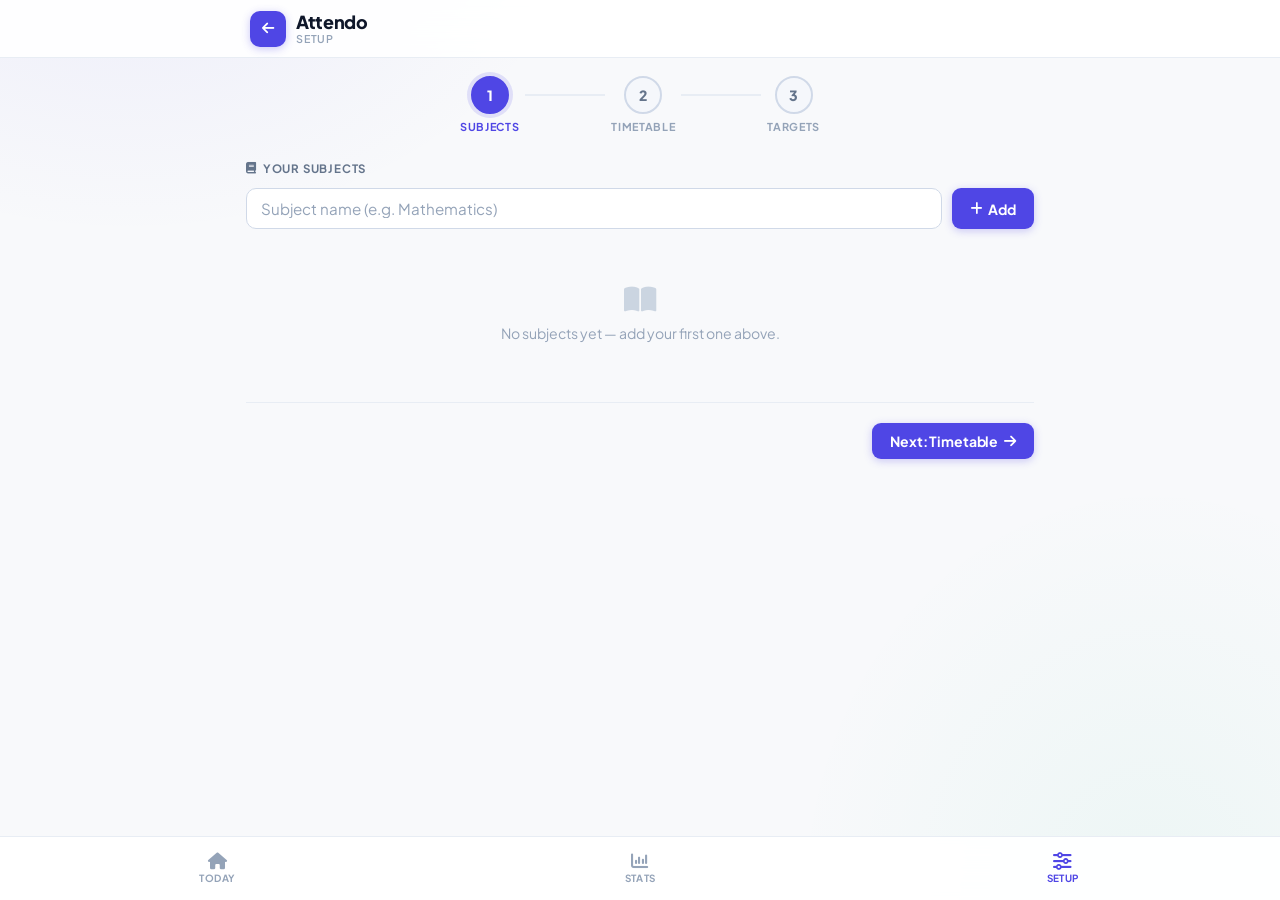
==== commit 18e3b7c8: "v1" ====
--- a/setup.html
+++ b/setup.html
@@ -4,462 +4,437 @@
   <meta charset="UTF-8">
   <meta name="viewport" content="width=device-width, initial-scale=1.0, viewport-fit=cover">
   <title>Attendo • Setup</title>
-  <!-- PWA Core -->
+
+  <!-- ═══ PWA ═══════════════════════════════════════════════ -->
   <link rel="manifest" href="manifest.json">
   <meta name="theme-color" content="#4f46e5">
   <meta name="mobile-web-app-capable" content="yes">
   <meta name="application-name" content="Attendo">
-
-  <!-- iOS / Safari -->
   <meta name="apple-mobile-web-app-capable" content="yes">
-  <meta name="apple-mobile-web-app-status-bar-style" content="default">
+  <meta name="apple-mobile-web-app-status-bar-style" content="black-translucent">
   <meta name="apple-mobile-web-app-title" content="Attendo">
-  <link rel="apple-touch-icon" href="icons/icon-180.png">
+  <link rel="apple-touch-icon"              href="icons/icon-180.png">
   <link rel="apple-touch-icon" sizes="120x120" href="icons/icon-128.png">
   <link rel="apple-touch-icon" sizes="152x152" href="icons/icon-152.png">
   <link rel="apple-touch-icon" sizes="167x167" href="icons/icon-167.png">
   <link rel="apple-touch-icon" sizes="180x180" href="icons/icon-180.png">
-  <link rel="apple-touch-startup-image" media="(device-width:430px) and (device-height:932px) and (-webkit-device-pixel-ratio:3)" href="icons/splash-1290x2796.png">
-  <link rel="apple-touch-startup-image" media="(device-width:390px) and (device-height:844px) and (-webkit-device-pixel-ratio:3)" href="icons/splash-1170x2532.png">
-  <link rel="apple-touch-startup-image" media="(device-width:375px) and (device-height:667px) and (-webkit-device-pixel-ratio:2)" href="icons/splash-750x1334.png">
-  <link rel="apple-touch-startup-image" media="(device-width:1024px) and (device-height:1366px) and (-webkit-device-pixel-ratio:2)" href="icons/splash-2048x2732.png">
-
-  <!-- Favicons -->
-  <link rel="icon" type="image/png" sizes="32x32"   href="icons/icon-96.png">
-  <link rel="icon" type="image/png" sizes="96x96"   href="icons/icon-96.png">
   <link rel="icon" type="image/png" sizes="192x192" href="icons/icon-192.png">
-
-  <!-- Windows -->
+  <link rel="icon" type="image/png" sizes="512x512" href="icons/icon-512.png">
   <meta name="msapplication-TileColor" content="#4f46e5">
   <meta name="msapplication-TileImage" content="icons/icon-144.png">
-  <meta name="msapplication-config" content="browserconfig.xml">
-
-  <!-- SEO -->
-  <meta name="description" content="Track academic attendance with swipe gestures. Never miss your target percentage again.">
+  <meta name="description" content="Set up your subjects and timetable for Attendo.">
+  <!-- ════════════════════════════════════════════════════════ -->
 
   <link rel="stylesheet" href="https://cdnjs.cloudflare.com/ajax/libs/font-awesome/6.4.0/css/all.min.css">
   <link rel="stylesheet" href="css/theme.css">
+
   <style>
-    /* ─── SETUP SPECIFIC ─── */
-
-    /* Stepper */
+    /* ═══════════════════════════════════════════
+       STEPPER
+    ═══════════════════════════════════════════ */
     .stepper {
       display: flex;
-      align-items: center;
+      align-items: flex-start;
       justify-content: center;
-      gap: 0;
-      margin-bottom: var(--space-8);
+      margin-bottom: 28px;
     }
     .step-node {
       display: flex;
       flex-direction: column;
       align-items: center;
-      gap: var(--space-2);
+      gap: 6px;
+      position: relative;
     }
     .step-circle {
-      width: 42px; height: 42px;
+      width: 38px; height: 38px;
       border-radius: 50%;
       background: var(--surface-2);
       border: 2px solid var(--border-md);
-      display: flex;
-      align-items: center;
-      justify-content: center;
-      font-family: var(--font);
-      font-weight: 800;
-      font-size: 0.95rem;
+      display: flex; align-items: center; justify-content: center;
+      font-weight: 800; font-size: 0.88rem;
       color: var(--slate);
-      transition: all var(--t-base) var(--ease);
+      transition: all 0.25s ease;
     }
     .step-node.active .step-circle {
       background: var(--brand);
       border-color: var(--brand);
       color: white;
-      box-shadow: 0 0 0 4px rgba(79,70,229,0.15);
-      transform: scale(1.05);
+      box-shadow: 0 0 0 4px rgba(79,70,229,0.14);
     }
     .step-node.done .step-circle {
       background: var(--emerald);
       border-color: var(--emerald);
       color: white;
     }
-    .step-lbl {
-      font-size: 0.7rem;
-      font-weight: 600;
+    .step-label {
+      font-size: 0.68rem; font-weight: 700;
       color: var(--mist);
-      text-transform: uppercase;
-      letter-spacing: 0.07em;
-    }
-    .step-node.active .step-lbl { color: var(--brand); }
-    .step-node.done .step-lbl  { color: var(--emerald-d); }
-    .step-line {
-      width: 60px; height: 2px;
+      text-transform: uppercase; letter-spacing: 0.06em;
+      white-space: nowrap;
+    }
+    .step-node.active .step-label { color: var(--brand); }
+    .step-node.done  .step-label  { color: var(--emerald-d); }
+    .step-connector {
+      flex: 1;
+      height: 2px;
       background: var(--border);
+      margin: 18px 6px 0;
+      max-width: 80px;
+      transition: background 0.25s ease;
+    }
+    .step-connector.done { background: var(--emerald); }
+
+    /* ═══════════════════════════════════════════
+       STEP PANELS
+    ═══════════════════════════════════════════ */
+    .step-panel {
+      display: none;
+    }
+    .step-panel.active {
+      display: block;
+      animation: fade-up 0.3s ease both;
+    }
+
+    /* Section heading inside a step */
+    .step-section-title {
+      font-size: 0.72rem; font-weight: 700;
+      text-transform: uppercase; letter-spacing: 0.07em;
+      color: var(--slate);
+      margin-bottom: 12px;
+      display: flex; align-items: center; gap: 6px;
+    }
+
+    /* Step footer nav */
+    .step-nav {
+      display: flex;
+      justify-content: space-between;
+      align-items: center;
+      padding-top: 20px;
+      margin-top: 24px;
+      border-top: 1px solid var(--border);
+    }
+
+    /* ═══════════════════════════════════════════
+       STEP 1 — SUBJECTS
+    ═══════════════════════════════════════════ */
+    .add-subject-row {
+      display: flex;
+      gap: 10px;
       margin-bottom: 20px;
     }
-    .step-line.done { background: var(--emerald); }
-
-    /* Step card */
-    .step-block {
-      display: none;
-      animation: fade-up 0.35s var(--ease) both;
-    }
-    .step-block.active { display: block; }
-
-    .step-intro {
-      text-align: center;
-      padding: var(--space-6) var(--space-4);
-      margin-bottom: var(--space-6);
-    }
-    .step-intro-icon {
-      width: 64px; height: 64px;
-      border-radius: var(--r-xl);
-      display: flex;
-      align-items: center;
-      justify-content: center;
-      margin: 0 auto var(--space-4);
-      font-size: 1.6rem;
-      color: white;
-    }
-    .icon-brand   { background: linear-gradient(135deg, var(--brand), var(--brand-l)); }
-    .icon-emerald { background: linear-gradient(135deg, var(--emerald-d), var(--emerald-l)); }
-    .icon-amber   { background: linear-gradient(135deg, var(--amber-d), var(--amber)); }
-    .step-intro h2 {
-      font-family: var(--font);
-      font-size: 1.4rem;
-      font-weight: 800;
-      color: var(--ink);
-      letter-spacing: -0.03em;
-      margin-bottom: var(--space-2);
-    }
-    .step-intro p { color: var(--slate); font-size: 0.9rem; }
-
-    /* Subject input */
-    .subject-input-row {
-      display: flex;
-      gap: var(--space-3);
-      margin-bottom: var(--space-5);
-    }
-    .subject-input {
+    .add-subject-input {
       flex: 1;
-      padding: var(--space-3) var(--space-4);
-      border: 1px solid var(--border-md);
-      border-radius: var(--r-md);
+      padding: 10px 14px;
+      border: 1.5px solid var(--border-md);
+      border-radius: 10px;
       font-family: var(--font);
       font-size: 0.95rem;
+      color: var(--ink);
       background: var(--surface);
-      color: var(--ink);
-      transition: all var(--t-fast);
-    }
-    .subject-input:focus {
+      transition: border-color 0.15s, box-shadow 0.15s;
+    }
+    .add-subject-input:focus {
       outline: none;
       border-color: var(--brand);
       box-shadow: 0 0 0 3px rgba(79,70,229,0.1);
     }
-    .subject-input::placeholder { color: var(--mist); }
-
-    /* Subjects grid */
-    .subjects-grid {
-      display: grid;
-      grid-template-columns: repeat(auto-fill, minmax(240px, 1fr));
-      gap: var(--space-3);
-      margin-bottom: var(--space-4);
-    }
-
-    .subj-item {
+    .add-subject-input::placeholder { color: var(--mist); }
+
+    .subjects-list {
+      display: flex;
+      flex-direction: column;
+      gap: 8px;
+      margin-bottom: 4px;
+    }
+    .subject-row {
       background: var(--surface);
       border: 1px solid var(--border);
-      border-radius: var(--r-lg);
-      padding: var(--space-4);
+      border-radius: 12px;
+      padding: 12px 14px;
       display: flex;
       align-items: center;
-      gap: var(--space-3);
+      gap: 12px;
       box-shadow: var(--shadow-xs);
-      transition: all var(--t-base) var(--ease);
-    }
-    .subj-item:hover { box-shadow: var(--shadow-sm); transform: translateY(-1px); }
-
-    .subj-color {
-      width: 36px; height: 36px;
-      border-radius: var(--r-md);
+      transition: box-shadow 0.2s ease;
+    }
+    .subject-row:hover { box-shadow: var(--shadow-sm); }
+    .subject-color-swatch {
+      width: 34px; height: 34px;
+      border-radius: 9px;
       flex-shrink: 0;
     }
-    .subj-item-info { flex: 1; min-width: 0; }
-    .subj-item-name { font-weight: 600; color: var(--ink); font-size: 0.95rem; white-space: nowrap; overflow: hidden; text-overflow: ellipsis; }
-    .subj-item-meta { font-size: 0.78rem; color: var(--slate); margin-top: 2px; }
-
-    .subj-item-actions { display: flex; gap: var(--space-2); flex-shrink: 0; }
-    .subj-action-btn {
+    .subject-row-info { flex: 1; min-width: 0; }
+    .subject-row-name {
+      font-weight: 700; font-size: 0.95rem; color: var(--ink);
+      white-space: nowrap; overflow: hidden; text-overflow: ellipsis;
+    }
+    .subject-row-meta { font-size: 0.76rem; color: var(--slate); margin-top: 1px; }
+    .subject-row-del {
       width: 30px; height: 30px;
-      border-radius: var(--r-sm);
-      border: none;
+      border-radius: 8px;
       background: var(--surface-2);
-      color: var(--slate);
-      font-size: 0.75rem;
+      border: none; color: var(--mist); font-size: 0.76rem;
+      display: flex; align-items: center; justify-content: center;
+      cursor: pointer; flex-shrink: 0;
+      transition: background 0.15s, color 0.15s;
+    }
+    .subject-row-del:hover { background: var(--rose); color: white; }
+
+    .empty-subjects-hint {
+      text-align: center;
+      padding: 36px 20px;
+      color: var(--mist);
+      font-size: 0.88rem;
+    }
+    .empty-subjects-hint i {
+      font-size: 1.8rem; color: var(--cloud);
+      display: block; margin-bottom: 10px;
+    }
+
+    /* ═══════════════════════════════════════════
+       STEP 2 — TIMETABLE
+    ═══════════════════════════════════════════ */
+
+    /* Instruction bar */
+    .tt-instruction {
       display: flex;
       align-items: center;
-      justify-content: center;
+      gap: 10px;
+      background: rgba(79,70,229,0.06);
+      border: 1px solid rgba(79,70,229,0.14);
+      border-radius: 10px;
+      padding: 10px 14px;
+      margin-bottom: 18px;
+      font-size: 0.82rem;
+      color: var(--brand);
+      font-weight: 600;
+    }
+    .tt-instruction i { font-size: 0.9rem; flex-shrink: 0; }
+
+    /* Subject pills (the pool you pick from) */
+    .subject-pool {
+      display: flex;
+      flex-wrap: wrap;
+      gap: 8px;
+      margin-bottom: 20px;
+    }
+    .pool-pill {
+      display: flex; align-items: center; gap: 7px;
+      padding: 7px 13px;
+      background: var(--surface);
+      border: 1.5px solid var(--border-md);
+      border-radius: 99px;
+      font-size: 0.85rem; font-weight: 600;
+      color: var(--ink-light);
       cursor: pointer;
-      transition: all var(--t-fast);
-    }
-    .subj-action-btn:hover { background: var(--rose); color: white; }
-    .subj-action-btn.edit:hover { background: var(--brand); color: white; }
-
-    .empty-subjects {
-      grid-column: 1/-1;
-      text-align: center;
-      padding: var(--space-10);
-      color: var(--mist);
-      font-size: 0.9rem;
-    }
-    .empty-subjects i { font-size: 2rem; display: block; margin-bottom: var(--space-3); color: var(--cloud); }
-
-    /* Timetable */
-    .timetable-grid {
+      user-select: none;
+      transition: all 0.15s ease;
+      box-shadow: var(--shadow-xs);
+    }
+    .pool-pill:hover { border-color: var(--brand); color: var(--brand); }
+    .pool-pill.selected {
+      background: rgba(79,70,229,0.08);
+      border-color: var(--brand);
+      color: var(--brand);
+      box-shadow: 0 0 0 3px rgba(79,70,229,0.12);
+    }
+    .pool-pill[draggable="true"] { cursor: grab; }
+    .pool-pill.dragging { opacity: 0.4; }
+    .pool-dot {
+      width: 9px; height: 9px;
+      border-radius: 50%; flex-shrink: 0;
+    }
+
+    /* 7-column day grid */
+    .day-grid {
       display: grid;
       grid-template-columns: repeat(7, 1fr);
-      gap: var(--space-2);
-      margin-bottom: var(--space-6);
+      gap: 8px;
+      margin-bottom: 4px;
     }
     .day-col {
       background: var(--surface);
       border: 1.5px dashed var(--border-md);
-      border-radius: var(--r-lg);
-      padding: var(--space-3) var(--space-2);
-      min-height: 110px;
-      transition: all var(--t-fast);
+      border-radius: 12px;
+      padding: 8px 6px;
+      min-height: 120px;
+      display: flex;
+      flex-direction: column;
+      transition: border-color 0.15s, background 0.15s;
     }
     .day-col.drag-over {
+      border-style: solid;
       border-color: var(--brand);
+      background: rgba(79,70,229,0.04);
+    }
+    .day-col.tap-target {
       border-style: solid;
+      border-color: var(--brand);
       background: rgba(79,70,229,0.04);
+      animation: pulse-border 0.8s ease infinite alternate;
+    }
+    @keyframes pulse-border {
+      from { border-color: rgba(79,70,229,0.4); }
+      to   { border-color: var(--brand); }
     }
     .day-col-head {
       text-align: center;
-      font-size: 0.68rem;
-      font-weight: 700;
-      text-transform: uppercase;
-      letter-spacing: 0.07em;
+      font-size: 0.65rem; font-weight: 800;
+      text-transform: uppercase; letter-spacing: 0.08em;
       color: var(--slate);
-      padding-bottom: var(--space-2);
-      margin-bottom: var(--space-2);
+      padding-bottom: 6px; margin-bottom: 6px;
       border-bottom: 1px solid var(--border);
     }
-    .day-col-subjects {
+    .day-subjects {
       display: flex;
       flex-direction: column;
-      gap: var(--space-1);
-      min-height: 60px;
-    }
-    .day-subject-chip {
-      border-radius: var(--r-sm);
-      padding: 4px 3px;
-      font-size: 0.6rem;
-      font-weight: 600;
+      gap: 4px;
+      flex: 1;
+    }
+    .day-chip {
+      border-radius: 5px;
+      padding: 3px 4px;
+      font-size: 0.58rem; font-weight: 700;
       text-align: center;
       color: white;
-      cursor: move;
-      position: relative;
       line-height: 1.3;
       word-break: break-word;
-      transition: all var(--t-fast);
-    }
-    .day-subject-chip:hover { filter: brightness(1.1); }
-    .chip-remove {
+      position: relative;
+      cursor: default;
+      transition: filter 0.15s;
+    }
+    .day-chip:hover { filter: brightness(1.1); }
+    .chip-del {
       position: absolute;
-      top: -5px; right: -5px;
-      width: 16px; height: 16px;
+      top: -4px; right: -4px;
+      width: 14px; height: 14px;
       border-radius: 50%;
-      background: var(--rose);
-      color: white;
-      border: none;
-      font-size: 8px;
-      display: flex;
-      align-items: center;
-      justify-content: center;
-      cursor: pointer;
-      opacity: 0;
-      transition: opacity var(--t-fast);
-    }
-    .day-subject-chip:hover .chip-remove { opacity: 1; }
-
-    /* On mobile, always show remove button */
-    @media (hover: none) {
-      .chip-remove { opacity: 1; }
-    }
-
-    .empty-col-hint {
-      font-size: 0.6rem;
-      color: var(--cloud);
+      background: rgba(0,0,0,0.35);
+      border: none; color: white;
+      font-size: 7px;
+      display: flex; align-items: center; justify-content: center;
+      cursor: pointer; line-height: 1;
+      opacity: 0; transition: opacity 0.15s;
+    }
+    .day-chip:hover .chip-del { opacity: 1; }
+    @media (hover: none) { .chip-del { opacity: 1; } }
+
+    .day-col-empty {
+      flex: 1;
+      display: flex; align-items: center; justify-content: center;
+      font-size: 0.58rem; color: var(--cloud);
       text-align: center;
-      padding-top: var(--space-2);
-    }
-
-    /* Drag items */
-    .drag-pool-label {
-      font-size: 0.78rem;
-      font-weight: 700;
-      color: var(--slate);
-      text-transform: uppercase;
-      letter-spacing: 0.07em;
-      margin-bottom: var(--space-3);
-    }
-    .drag-pool {
-      display: flex;
-      flex-wrap: wrap;
-      gap: var(--space-2);
-    }
-    .drag-pill {
-      display: flex;
-      align-items: center;
-      gap: var(--space-2);
-      padding: var(--space-2) var(--space-3);
-      background: var(--surface);
-      border: 1px solid var(--border-md);
-      border-radius: var(--r-full);
-      font-size: 0.85rem;
-      font-weight: 600;
-      color: var(--ink-light);
-      cursor: grab;
-      user-select: none;
-      transition: all var(--t-fast);
-      box-shadow: var(--shadow-xs);
-    }
-    .drag-pill:hover { border-color: var(--brand); color: var(--brand); }
-    .drag-pill.dragging { opacity: 0.4; }
-    .drag-pill-dot {
-      width: 10px; height: 10px;
-      border-radius: 50%;
-      flex-shrink: 0;
-    }
-
-    /* Targets */
-    .target-row {
+    }
+
+    /* ═══════════════════════════════════════════
+       STEP 3 — TARGETS
+    ═══════════════════════════════════════════ */
+    .targets-list {
+      display: flex;
+      flex-direction: column;
+      gap: 10px;
+      margin-bottom: 4px;
+    }
+    .target-card {
       background: var(--surface);
       border: 1px solid var(--border);
-      border-radius: var(--r-lg);
-      padding: var(--space-5);
-      margin-bottom: var(--space-3);
+      border-radius: 14px;
+      padding: 16px 18px;
       box-shadow: var(--shadow-xs);
     }
-    .target-row-head {
+    .target-card-head {
       display: flex;
       justify-content: space-between;
       align-items: center;
-      margin-bottom: var(--space-4);
-    }
-    .target-subj-name {
-      font-weight: 700;
-      color: var(--ink);
-      font-size: 0.95rem;
-    }
-    .target-val-display {
-      font-family: var(--font);
-      font-size: 1.3rem;
-      font-weight: 800;
-      color: var(--brand);
+      margin-bottom: 12px;
+    }
+    .target-card-name {
+      font-weight: 700; font-size: 0.95rem; color: var(--ink);
+      display: flex; align-items: center; gap: 8px;
+    }
+    .target-card-name-dot {
+      width: 10px; height: 10px;
+      border-radius: 50%; flex-shrink: 0;
+    }
+    .target-pct {
+      font-size: 1.4rem; font-weight: 800;
+      color: var(--brand); letter-spacing: -0.03em;
+      min-width: 52px; text-align: right;
     }
     .target-slider {
       width: 100%;
-      -webkit-appearance: none;
-      appearance: none;
+      -webkit-appearance: none; appearance: none;
       height: 6px;
       background: var(--surface-3);
-      border-radius: var(--r-full);
-      outline: none;
-      cursor: pointer;
+      border-radius: 99px;
+      outline: none; cursor: pointer;
+      margin-bottom: 8px;
     }
     .target-slider::-webkit-slider-thumb {
       -webkit-appearance: none;
-      width: 22px; height: 22px;
-      border-radius: 50%;
-      background: var(--brand);
-      cursor: pointer;
-      border: 3px solid white;
-      box-shadow: 0 2px 8px rgba(79,70,229,0.35);
+      width: 20px; height: 20px; border-radius: 50%;
+      background: var(--brand); cursor: pointer;
+      border: 2.5px solid white;
+      box-shadow: 0 1px 6px rgba(79,70,229,0.35);
     }
     .target-slider::-moz-range-thumb {
-      width: 22px; height: 22px;
-      border-radius: 50%;
-      background: var(--brand);
-      cursor: pointer;
-      border: 3px solid white;
-      box-shadow: 0 2px 8px rgba(79,70,229,0.35);
+      width: 20px; height: 20px; border-radius: 50%;
+      background: var(--brand); cursor: pointer;
+      border: 2.5px solid white;
+      box-shadow: 0 1px 6px rgba(79,70,229,0.35);
     }
     .target-hint {
-      font-size: 0.75rem;
-      color: var(--mist);
-      margin-top: var(--space-2);
-    }
-
-    /* Step footer */
-    .step-footer {
-      display: flex;
-      justify-content: space-between;
-      align-items: center;
-      padding-top: var(--space-5);
-      border-top: 1px solid var(--border);
-      margin-top: var(--space-6);
-    }
-
-    /* Completion card */
-    .completion-card {
+      font-size: 0.76rem; color: var(--slate);
+      display: flex; align-items: center; gap: 5px;
+    }
+    .target-hint i { font-size: 0.72rem; }
+    .hint-high   { color: var(--emerald-d); }
+    .hint-mid    { color: var(--brand); }
+    .hint-low    { color: var(--amber-d); }
+
+    /* ═══════════════════════════════════════════
+       COMPLETION CARD
+    ═══════════════════════════════════════════ */
+    .done-card {
       text-align: center;
-      padding: var(--space-10) var(--space-6);
+      padding: 48px 24px;
       background: var(--surface);
       border: 1px solid var(--border);
-      border-radius: var(--r-xl);
+      border-radius: 20px;
       box-shadow: var(--shadow-sm);
-    }
-    .completion-icon {
-      width: 80px; height: 80px;
-      border-radius: var(--r-xl);
+      animation: fade-up 0.4s ease both;
+    }
+    .done-icon {
+      width: 72px; height: 72px; border-radius: 20px;
       background: linear-gradient(135deg, var(--emerald-d), var(--emerald-l));
-      display: flex;
-      align-items: center;
-      justify-content: center;
-      margin: 0 auto var(--space-5);
-      font-size: 2rem;
-      color: white;
-      box-shadow: 0 8px 24px rgba(16,185,129,0.35);
-    }
-    .completion-card h2 {
-      font-family: var(--font);
-      font-size: 1.8rem;
-      font-weight: 800;
-      letter-spacing: -0.04em;
-      color: var(--ink);
-      margin-bottom: var(--space-2);
-    }
-    .completion-card p { color: var(--slate); margin-bottom: var(--space-6); }
-
-    /* Page title */
-    .page-title-area {
-      margin-bottom: var(--space-6);
-    }
-    .page-title-area h1 {
-      font-family: var(--font);
-      font-size: 1.6rem;
-      font-weight: 800;
-      letter-spacing: -0.04em;
-      color: var(--ink);
-      margin-bottom: 4px;
-    }
-    .page-title-area p { color: var(--slate); font-size: 0.9rem; }
-
+      display: flex; align-items: center; justify-content: center;
+      margin: 0 auto 20px; font-size: 1.9rem; color: white;
+      box-shadow: 0 8px 24px rgba(16,185,129,0.3);
+    }
+    .done-card h2 {
+      font-size: 1.6rem; font-weight: 800;
+      letter-spacing: -0.04em; color: var(--ink);
+      margin-bottom: 8px;
+    }
+    .done-card p { color: var(--slate); margin-bottom: 24px; font-size: 0.92rem; }
+
+    /* ═══════════════════════════════════════════
+       RESPONSIVE
+    ═══════════════════════════════════════════ */
     @media (max-width: 600px) {
-      .subject-input-row { flex-direction: column; }
-      .subjects-grid { grid-template-columns: 1fr; }
-      .stepper { gap: 0; }
-      .step-line { width: 36px; }
-      .step-circle { width: 36px; height: 36px; font-size: 0.85rem; }
-      .timetable-grid { gap: var(--space-1); }
-      .day-col { padding: var(--space-2) var(--space-1); min-height: 80px; }
-      .day-col-head { font-size: 0.55rem; }
-      .day-subject-chip { font-size: 0.52rem; }
-      .drag-pool { flex-wrap: nowrap; overflow-x: auto; padding-bottom: var(--space-2); }
-      .drag-pill { flex-shrink: 0; }
-      .step-footer { flex-direction: column; gap: var(--space-3); }
-      .step-footer .btn { width: 100%; justify-content: center; }
+      .add-subject-row { flex-direction: row; }
+      .day-grid { gap: 4px; }
+      .day-col  { padding: 6px 3px; min-height: 90px; border-radius: 9px; }
+      .day-col-head { font-size: 0.6rem; padding-bottom: 4px; margin-bottom: 4px; }
+      .day-chip { font-size: 0.52rem; padding: 2px 2px; border-radius: 4px; }
+      .chip-del { width: 12px; height: 12px; font-size: 6px; }
+      .pool-pill { font-size: 0.8rem; padding: 6px 11px; }
+      .step-nav { flex-direction: column-reverse; gap: 10px; }
+      .step-nav .btn { width: 100%; justify-content: center; }
+      .step-connector { max-width: 40px; }
+    }
+    @media (max-width: 380px) {
+      .step-label { display: none; }
     }
   </style>
 </head>
@@ -469,108 +444,120 @@
   <header class="app-header">
     <div class="header-inner">
       <div class="header-brand">
-        <a href="index.html" class="brand-logo" style="text-decoration:none">
+        <a href="index.html" class="brand-logo" style="text-decoration:none" aria-label="Back">
           <i class="fas fa-arrow-left"></i>
         </a>
         <div class="brand-text">
           <h1>Attendo</h1>
-          <span>Setup Wizard</span>
+          <span>Setup</span>
         </div>
       </div>
     </div>
   </header>
 
-  <!-- Main -->
   <main class="page-wrap">
 
-    <div class="page-title-area animate-up">
-      <h1>Configure Your Tracker</h1>
-      <p>Set up subjects, timetable, and attendance targets.</p>
+    <!-- Stepper -->
+    <div class="stepper animate-up">
+      <div class="step-node active" id="sn1">
+        <div class="step-circle" id="sc1">1</div>
+        <span class="step-label">Subjects</span>
+      </div>
+      <div class="step-connector" id="sc-line1"></div>
+      <div class="step-node" id="sn2">
+        <div class="step-circle" id="sc2">2</div>
+        <span class="step-label">Timetable</span>
+      </div>
+      <div class="step-connector" id="sc-line2"></div>
+      <div class="step-node" id="sn3">
+        <div class="step-circle" id="sc3">3</div>
+        <span class="step-label">Targets</span>
+      </div>
     </div>
 
-    <!-- Stepper -->
-    <div class="stepper animate-up animate-up-d1">
-      <div class="step-node active" id="stepNode1">
-        <div class="step-circle">1</div>
-        <span class="step-lbl">Subjects</span>
-      </div>
-      <div class="step-line" id="stepLine1"></div>
-      <div class="step-node" id="stepNode2">
-        <div class="step-circle">2</div>
-        <span class="step-lbl">Timetable</span>
-      </div>
-      <div class="step-line" id="stepLine2"></div>
-      <div class="step-node" id="stepNode3">
-        <div class="step-circle">3</div>
-        <span class="step-lbl">Targets</span>
-      </div>
-    </div>
-
-    <!-- Step 1: Subjects -->
-    <div class="step-block active" id="step1">
-      <div class="step-intro">
-        <div class="step-intro-icon icon-brand"><i class="fas fa-book"></i></div>
-        <h2>Add Your Subjects</h2>
-        <p>Enter all subjects you want to track. You can add or remove them anytime.</p>
-      </div>
-
-      <div class="subject-input-row">
-        <input type="text" class="subject-input" id="subjectName" placeholder="Enter subject name (e.g., Mathematics)" autocomplete="off">
-        <button class="btn btn-primary" id="addSubjectBtn"><i class="fas fa-plus"></i> Add</button>
-      </div>
-
-      <div class="subjects-grid" id="subjectsGrid"></div>
-
-      <div class="step-footer">
+    <!-- ── Step 1: Subjects ── -->
+    <div class="step-panel active animate-up d1" id="step1">
+
+      <div class="step-section-title">
+        <i class="fas fa-book"></i> Your Subjects
+      </div>
+
+      <div class="add-subject-row">
+        <input
+          type="text"
+          class="add-subject-input"
+          id="subjectInput"
+          placeholder="Subject name (e.g. Mathematics)"
+          autocomplete="off"
+          maxlength="50"
+        >
+        <button class="btn btn-primary" id="addSubjectBtn">
+          <i class="fas fa-plus"></i> Add
+        </button>
+      </div>
+
+      <div class="subjects-list" id="subjectsList"></div>
+
+      <div class="step-nav">
         <div></div>
-        <button class="btn btn-primary" data-next="2">
+        <button class="btn btn-primary" id="toStep2">
           Next: Timetable <i class="fas fa-arrow-right"></i>
         </button>
       </div>
     </div>
 
-    <!-- Step 2: Timetable -->
-    <div class="step-block" id="step2">
-      <div class="step-intro">
-        <div class="step-intro-icon icon-emerald"><i class="fas fa-calendar-week"></i></div>
-        <h2>Build Your Timetable</h2>
-        <p>Tap/click a subject below, then tap the day to add it. Or drag and drop on desktop.</p>
-      </div>
-
-      <div class="timetable-grid" id="timetableGrid"></div>
-
-      <div class="drag-pool-label"><i class="fas fa-hand-pointer"></i> Tap subject, then tap a day to assign</div>
-      <div class="drag-pool" id="dragPool"></div>
-
-      <div class="step-footer">
-        <button class="btn btn-ghost" data-prev="1"><i class="fas fa-arrow-left"></i> Back</button>
-        <button class="btn btn-primary" data-next="3">Next: Targets <i class="fas fa-arrow-right"></i></button>
+    <!-- ── Step 2: Timetable ── -->
+    <div class="step-panel" id="step2">
+
+      <div class="tt-instruction">
+        <i class="fas fa-circle-info"></i>
+        <span>Select a subject below, then click a day to assign it. Drag &amp; drop also works on desktop.</span>
+      </div>
+
+      <div class="step-section-title" style="margin-bottom:10px">
+        <i class="fas fa-hand-pointer"></i> Subjects
+      </div>
+      <div class="subject-pool" id="subjectPool"></div>
+
+      <div class="step-section-title">
+        <i class="fas fa-calendar-week"></i> Weekly Schedule
+      </div>
+      <div class="day-grid" id="dayGrid"></div>
+
+      <div class="step-nav">
+        <button class="btn btn-ghost" id="toStep1Back">
+          <i class="fas fa-arrow-left"></i> Back
+        </button>
+        <button class="btn btn-primary" id="toStep3">
+          Next: Targets <i class="fas fa-arrow-right"></i>
+        </button>
       </div>
     </div>
 
-    <!-- Step 3: Targets -->
-    <div class="step-block" id="step3">
-      <div class="step-intro">
-        <div class="step-intro-icon icon-amber"><i class="fas fa-bullseye"></i></div>
-        <h2>Set Attendance Targets</h2>
-        <p>Set the minimum attendance % required for each subject.</p>
-      </div>
-
-      <div id="targetsList"></div>
-
-      <div id="completionCard" class="completion-card hidden">
-        <div class="completion-icon"><i class="fas fa-check"></i></div>
-        <h2>You're all set! 🎉</h2>
-        <p>Your attendance tracker is configured and ready to use.</p>
-        <a href="index.html" class="btn btn-emerald btn-lg">
-          <i class="fas fa-rocket"></i> Go to Dashboard
+    <!-- ── Step 3: Targets ── -->
+    <div class="step-panel" id="step3">
+
+      <div class="step-section-title">
+        <i class="fas fa-bullseye"></i> Attendance Targets
+      </div>
+
+      <div class="targets-list" id="targetsList"></div>
+
+      <div id="doneCard" class="done-card hidden">
+        <div class="done-icon"><i class="fas fa-check"></i></div>
+        <h2>All set!</h2>
+        <p>Your tracker is configured and ready. Start marking attendance on the dashboard.</p>
+        <a href="index.html" class="btn btn-emerald">
+          <i class="fas fa-house"></i> Go to Dashboard
         </a>
       </div>
 
-      <div class="step-footer" id="step3Footer">
-        <button class="btn btn-ghost" data-prev="2"><i class="fas fa-arrow-left"></i> Back</button>
-        <button class="btn btn-emerald" id="saveSetupBtn">
-          <i class="fas fa-check"></i> Save & Finish
+      <div class="step-nav" id="step3Nav">
+        <button class="btn btn-ghost" id="toStep2Back">
+          <i class="fas fa-arrow-left"></i> Back
+        </button>
+        <button class="btn btn-emerald" id="saveBtn">
+          <i class="fas fa-check"></i> Save &amp; Finish
         </button>
       </div>
     </div>
@@ -580,10 +567,10 @@
   <!-- Bottom Nav -->
   <nav class="bottom-nav">
     <a href="index.html" class="nav-item">
-      <i class="fas fa-home"></i><span>Today</span>
+      <i class="fas fa-house"></i><span>Today</span>
     </a>
     <a href="stats.html" class="nav-item">
-      <i class="fas fa-chart-bar"></i><span>Stats</span>
+      <i class="fas fa-chart-column"></i><span>Stats</span>
     </a>
     <a href="setup.html" class="nav-item active">
       <i class="fas fa-sliders"></i><span>Setup</span>
--- a/css/theme.css
+++ b/css/theme.css
@@ -460,3 +460,28 @@
   .pwa-banner-copy span { display: none; }
   .pwa-btn-install { padding: 7px 11px; font-size: 0.78rem; }
 }
+
+/* ── Compatibility aliases (used in stats.html inline styles) ── */
+:root {
+  --space-1:  0.25rem;
+  --space-2:  0.5rem;
+  --space-3:  0.75rem;
+  --space-4:  1rem;
+  --space-5:  1.25rem;
+  --space-6:  1.5rem;
+  --space-8:  2rem;
+  --space-10: 2.5rem;
+  --space-12: 3rem;
+  --space-16: 4rem;
+
+  --r-sm:   6px;
+  --r-md:   10px;
+  --r-lg:   14px;
+  --r-xl:   20px;
+  --r-2xl:  28px;
+  --r-full: 9999px;
+
+  --t-fast: 150ms;
+  --t-base: 250ms;
+  --ease:   cubic-bezier(0.16, 1, 0.3, 1);
+}
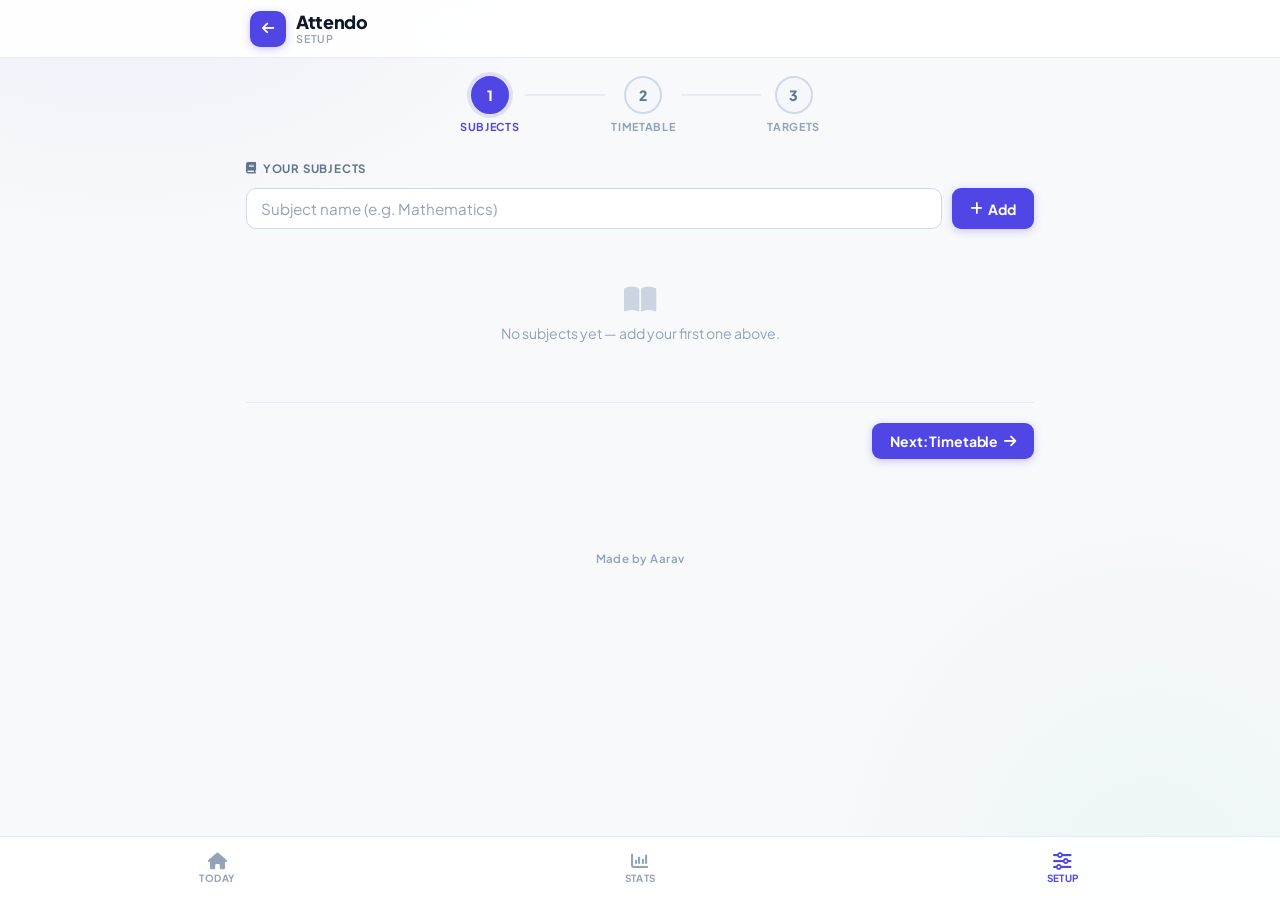
==== commit ed7992bf: "v1" ====
--- a/setup.html
+++ b/setup.html
@@ -437,6 +437,8 @@
       .step-label { display: none; }
     }
   </style>
+  <!-- PWA layer — must be in <head> to capture beforeinstallprompt -->
+  <script src="js/pwa.js"></script>
 </head>
 <body>
 
@@ -564,6 +566,9 @@
 
   </main>
 
+
+  <!-- Credit -->
+  <div class="site-credit">Made by Aarav</div>
   <!-- Bottom Nav -->
   <nav class="bottom-nav">
     <a href="index.html" class="nav-item">
@@ -582,6 +587,5 @@
   <script src="js/utils.js"></script>
   <script src="js/storage.js"></script>
   <script src="js/setup.js"></script>
-  <script src="js/pwa.js"></script>
 </body>
 </html>
--- a/css/theme.css
+++ b/css/theme.css
@@ -485,3 +485,26 @@
   --t-base: 250ms;
   --ease:   cubic-bezier(0.16, 1, 0.3, 1);
 }
+
+/* ── Site credit ── */
+.site-credit {
+  text-align: center;
+  font-size: 0.72rem;
+  font-weight: 600;
+  color: var(--mist);
+  letter-spacing: 0.04em;
+  padding: 10px 0 2px;
+}
+
+/* ── Side menu credit ── */
+.menu-credit {
+  padding: 12px 20px;
+  font-size: 0.78rem;
+  font-weight: 600;
+  color: rgba(255,255,255,0.25);
+  display: flex;
+  align-items: center;
+  gap: 8px;
+  letter-spacing: 0.02em;
+}
+.menu-credit i { font-size: 0.72rem; }
